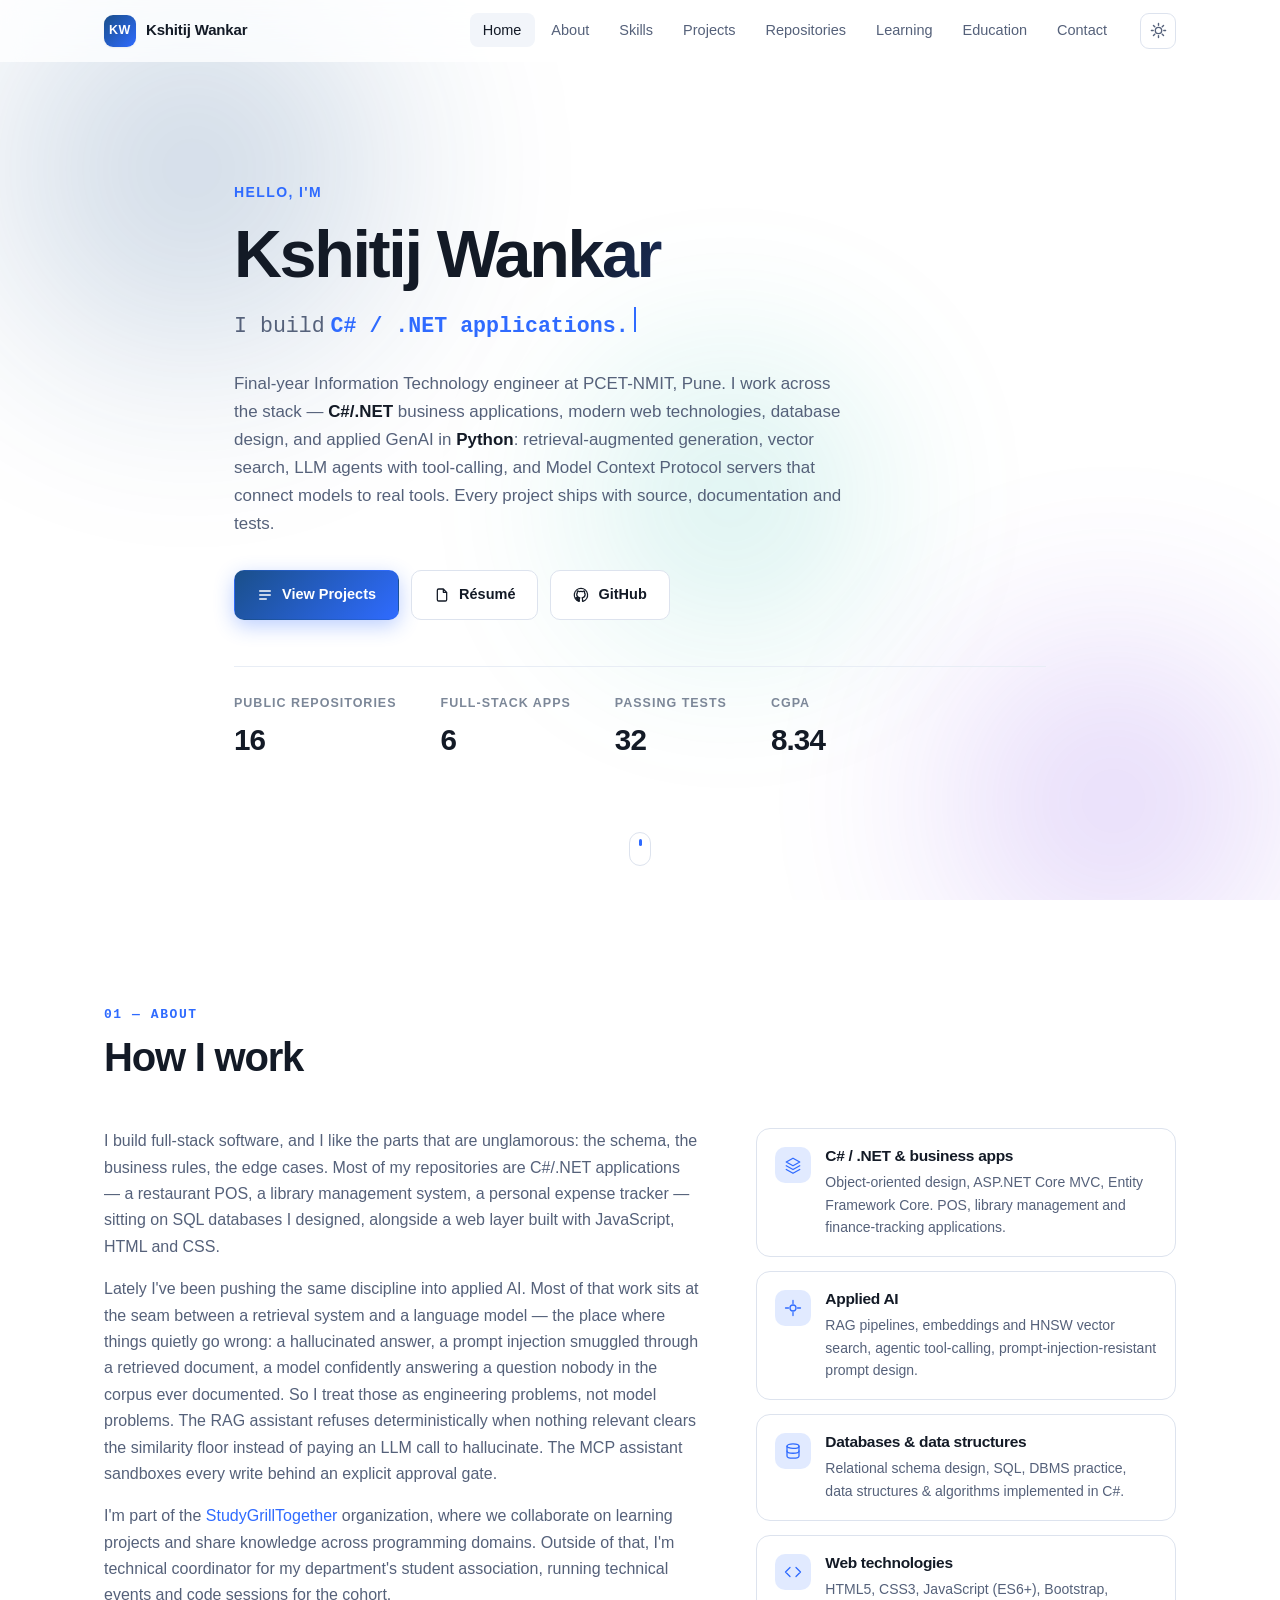
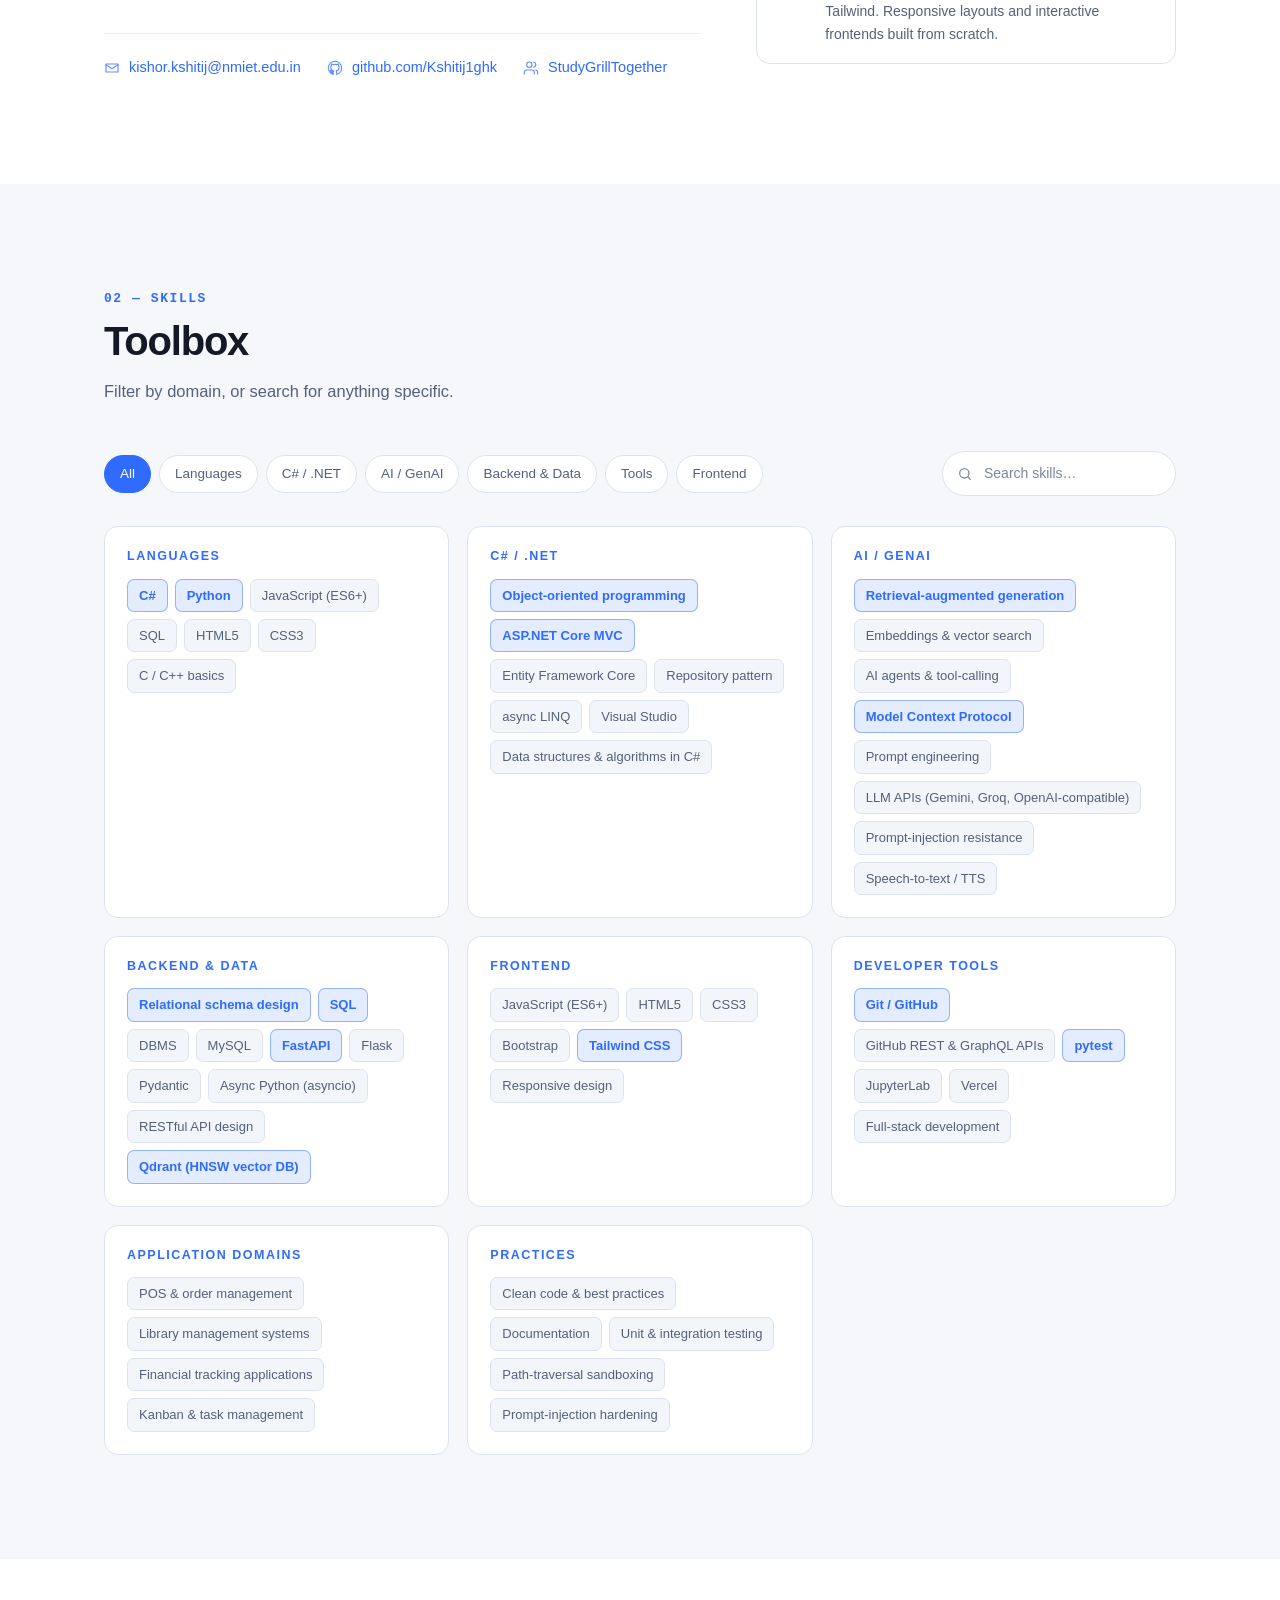
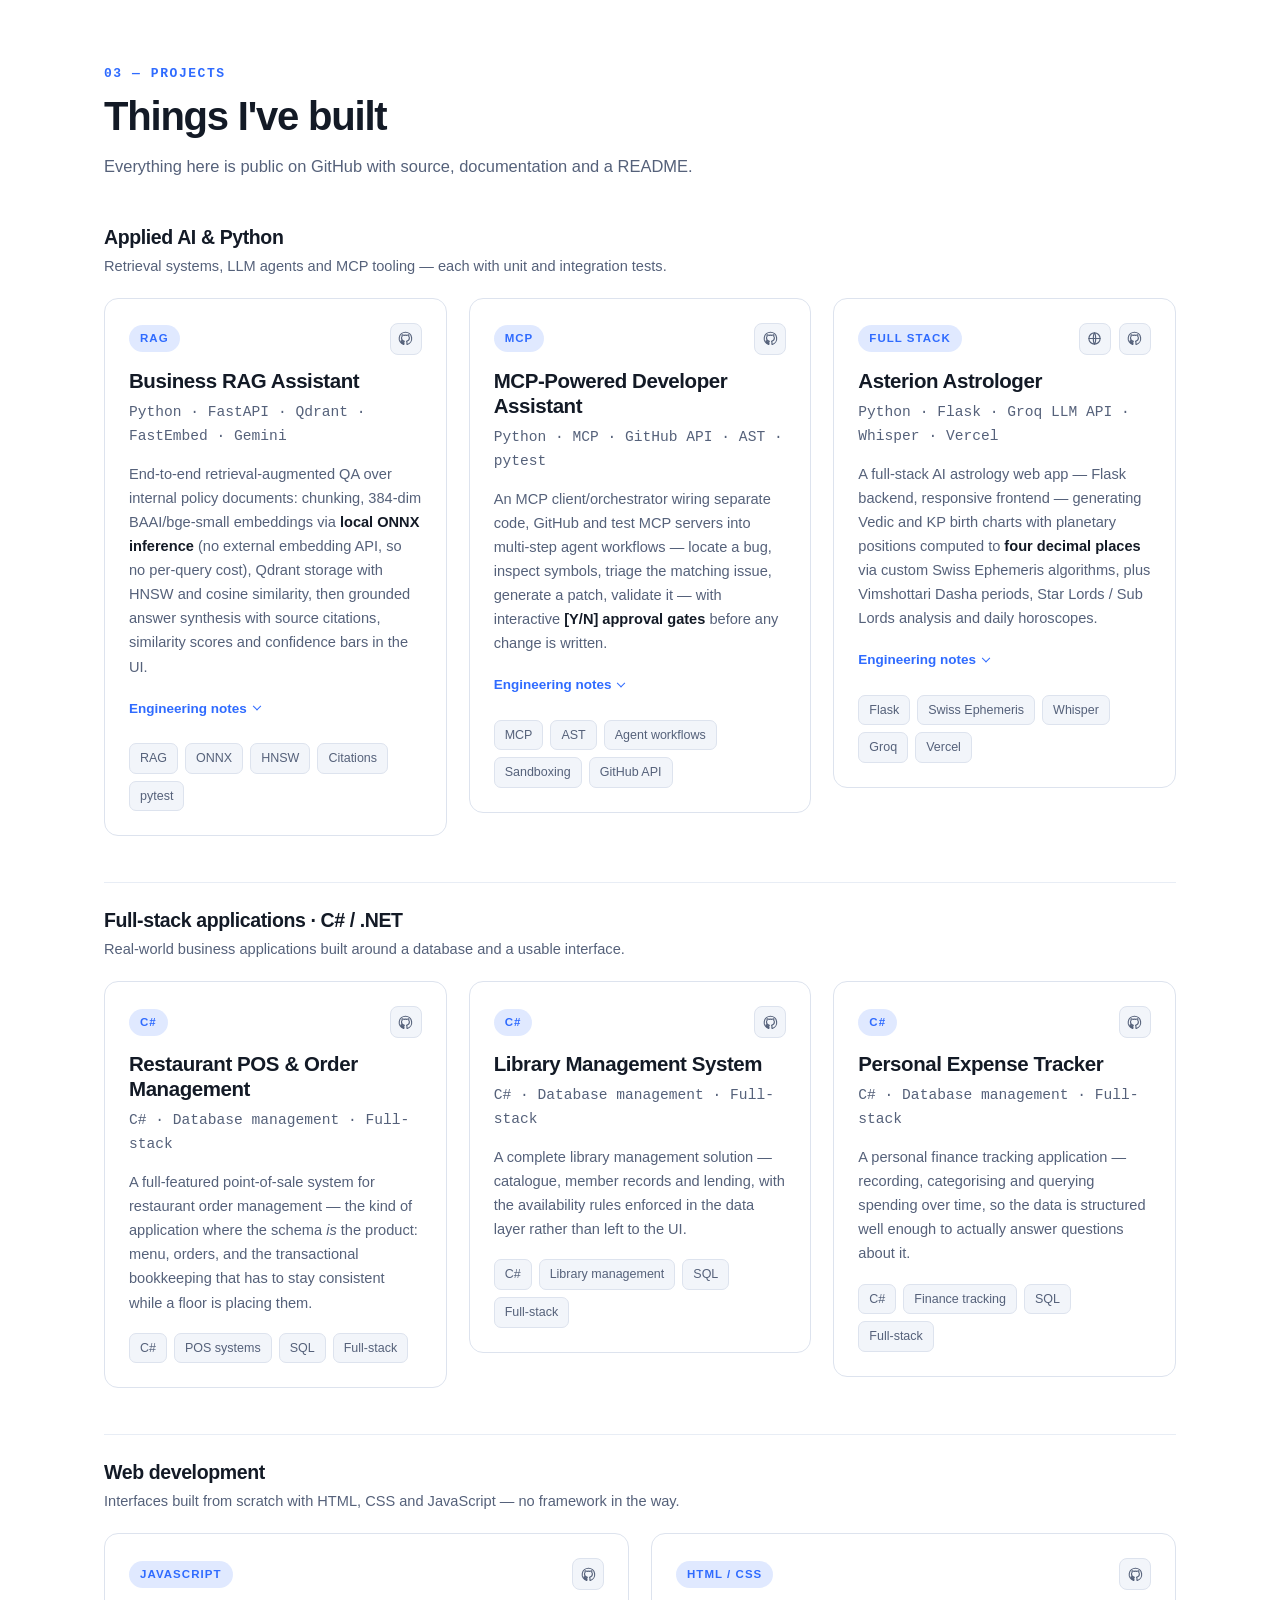
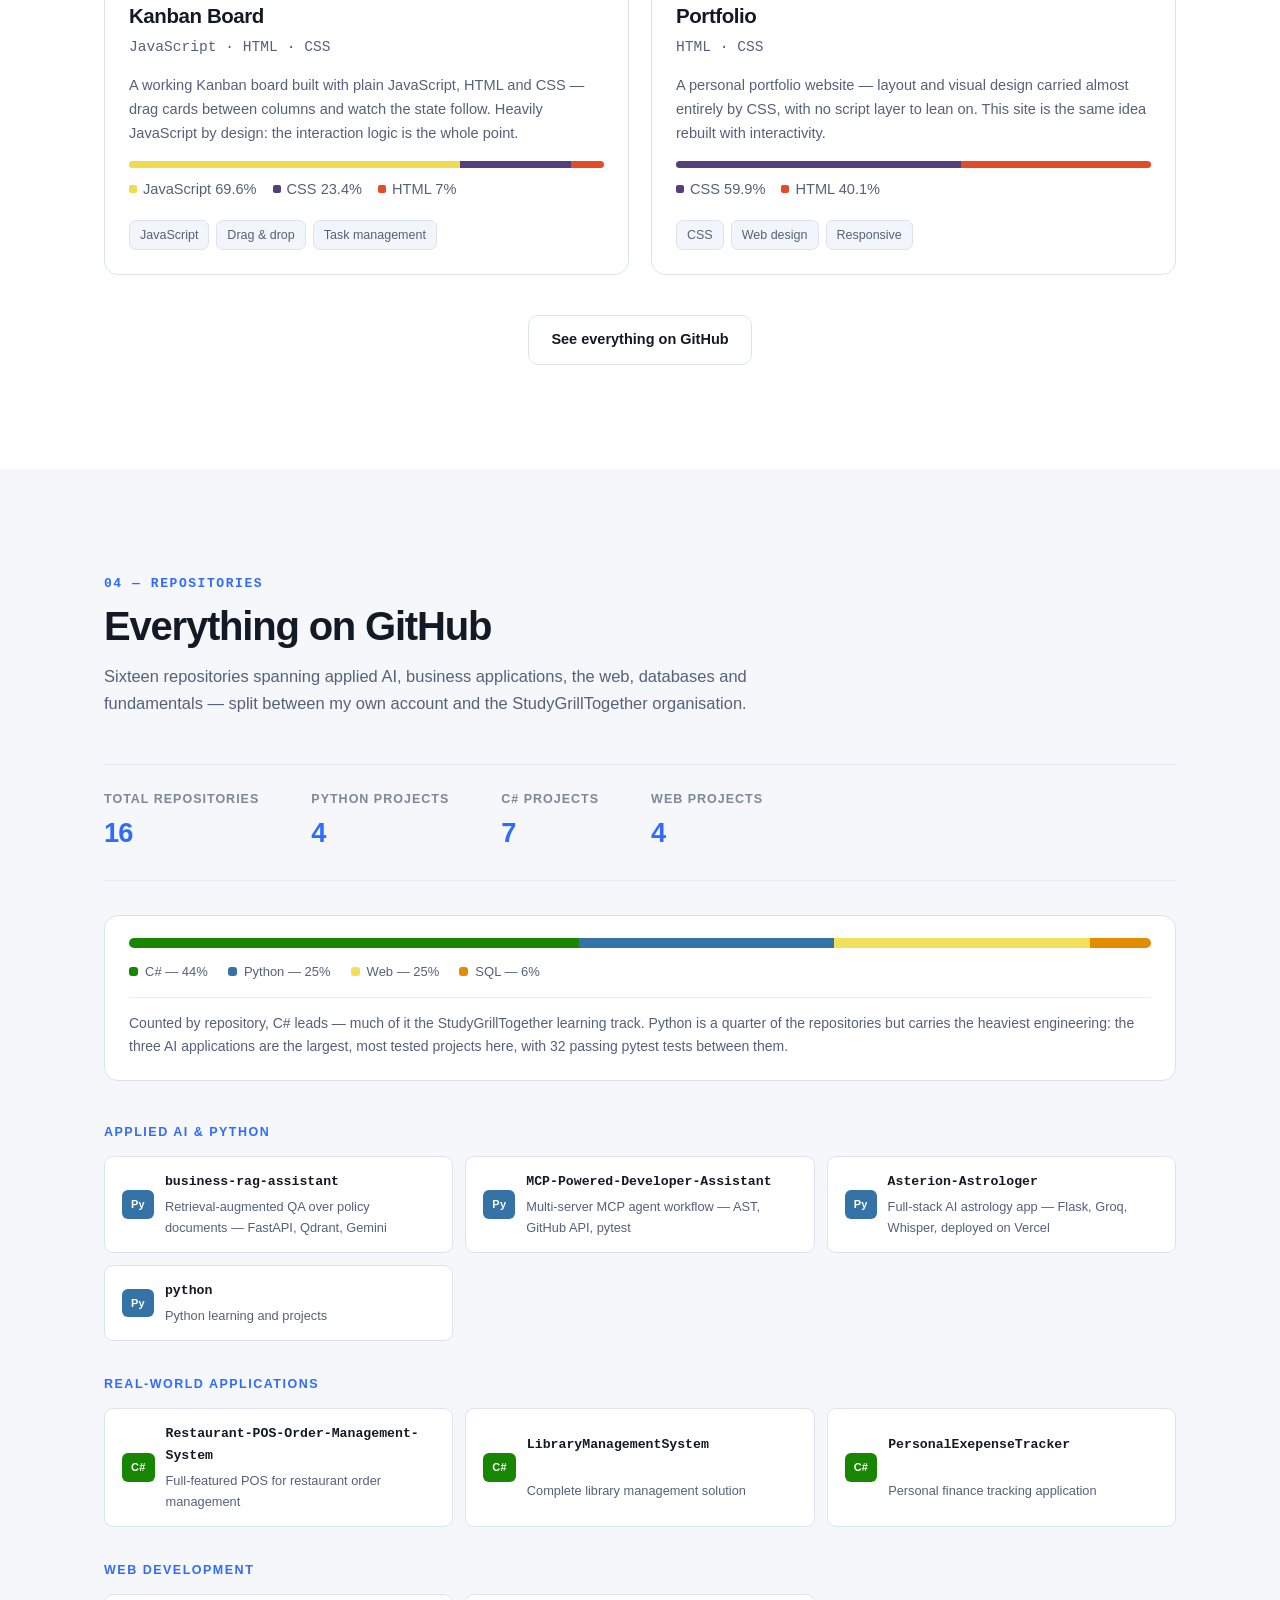
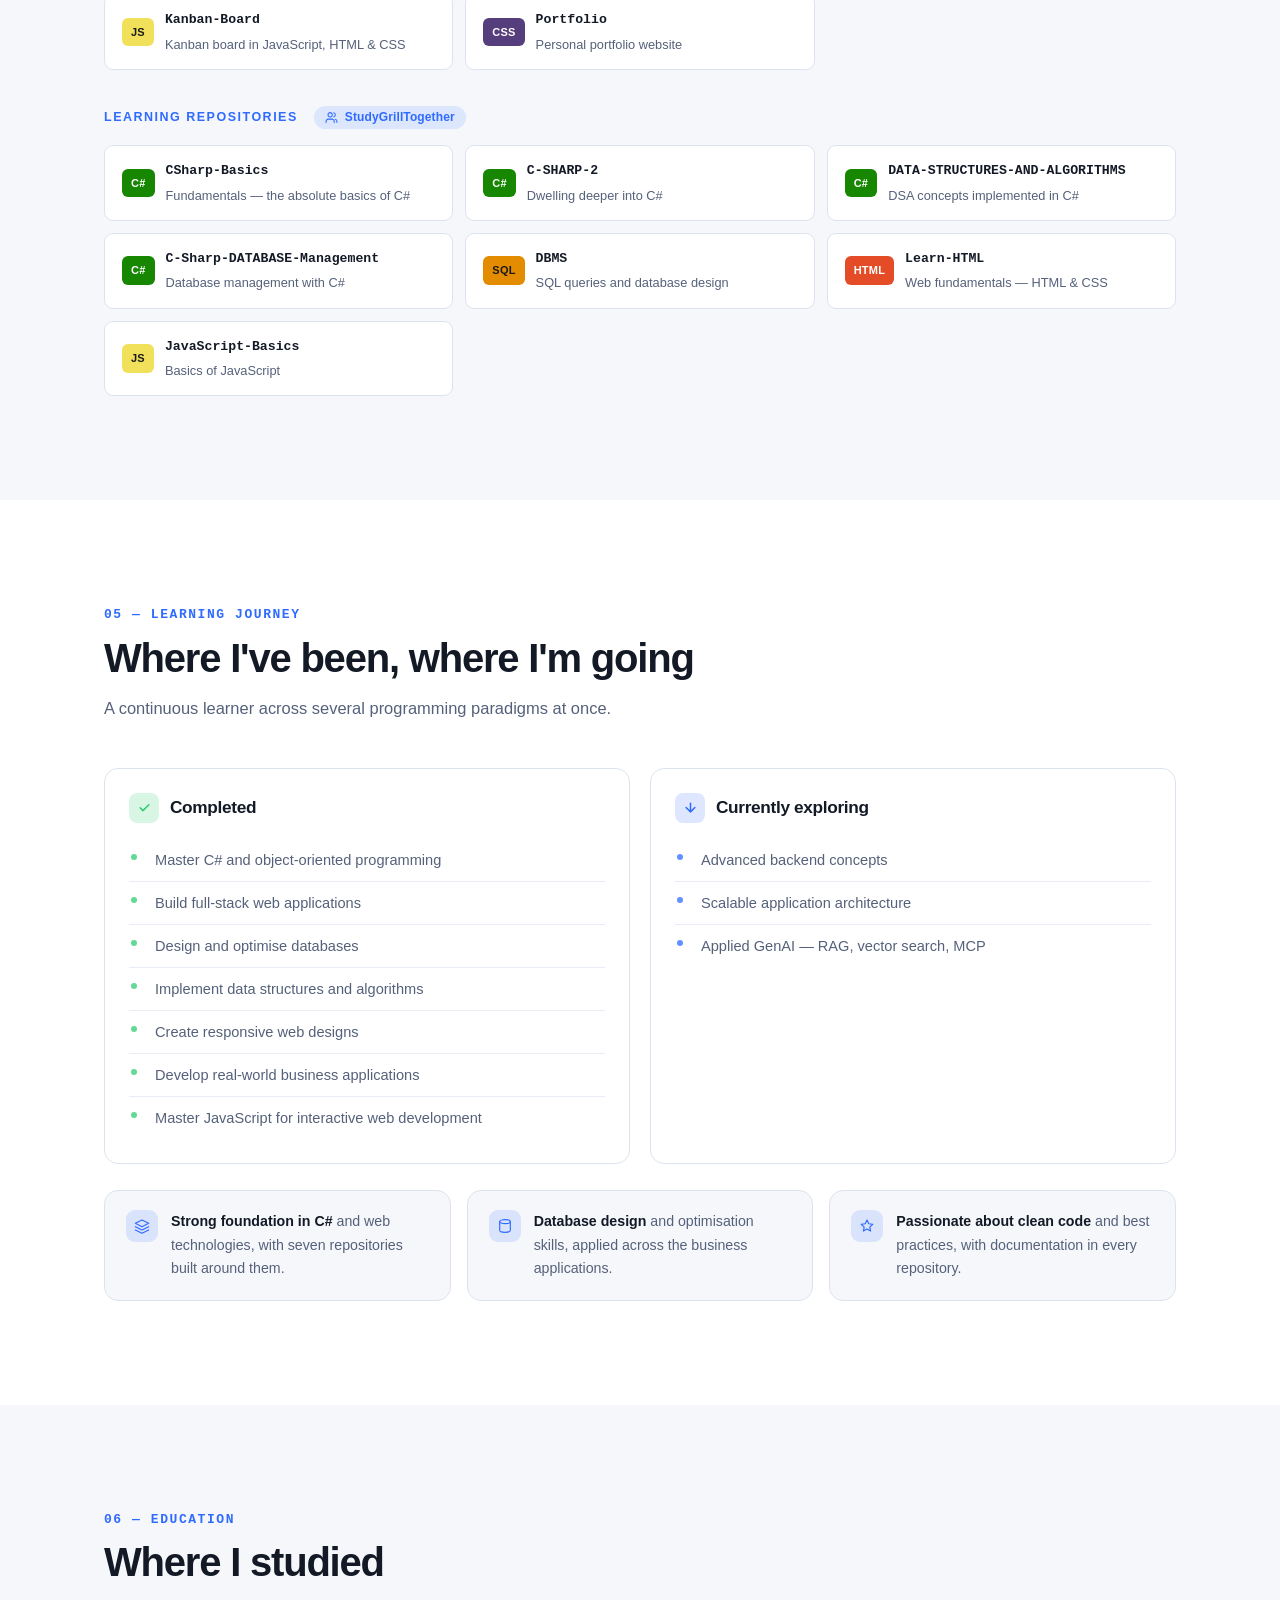
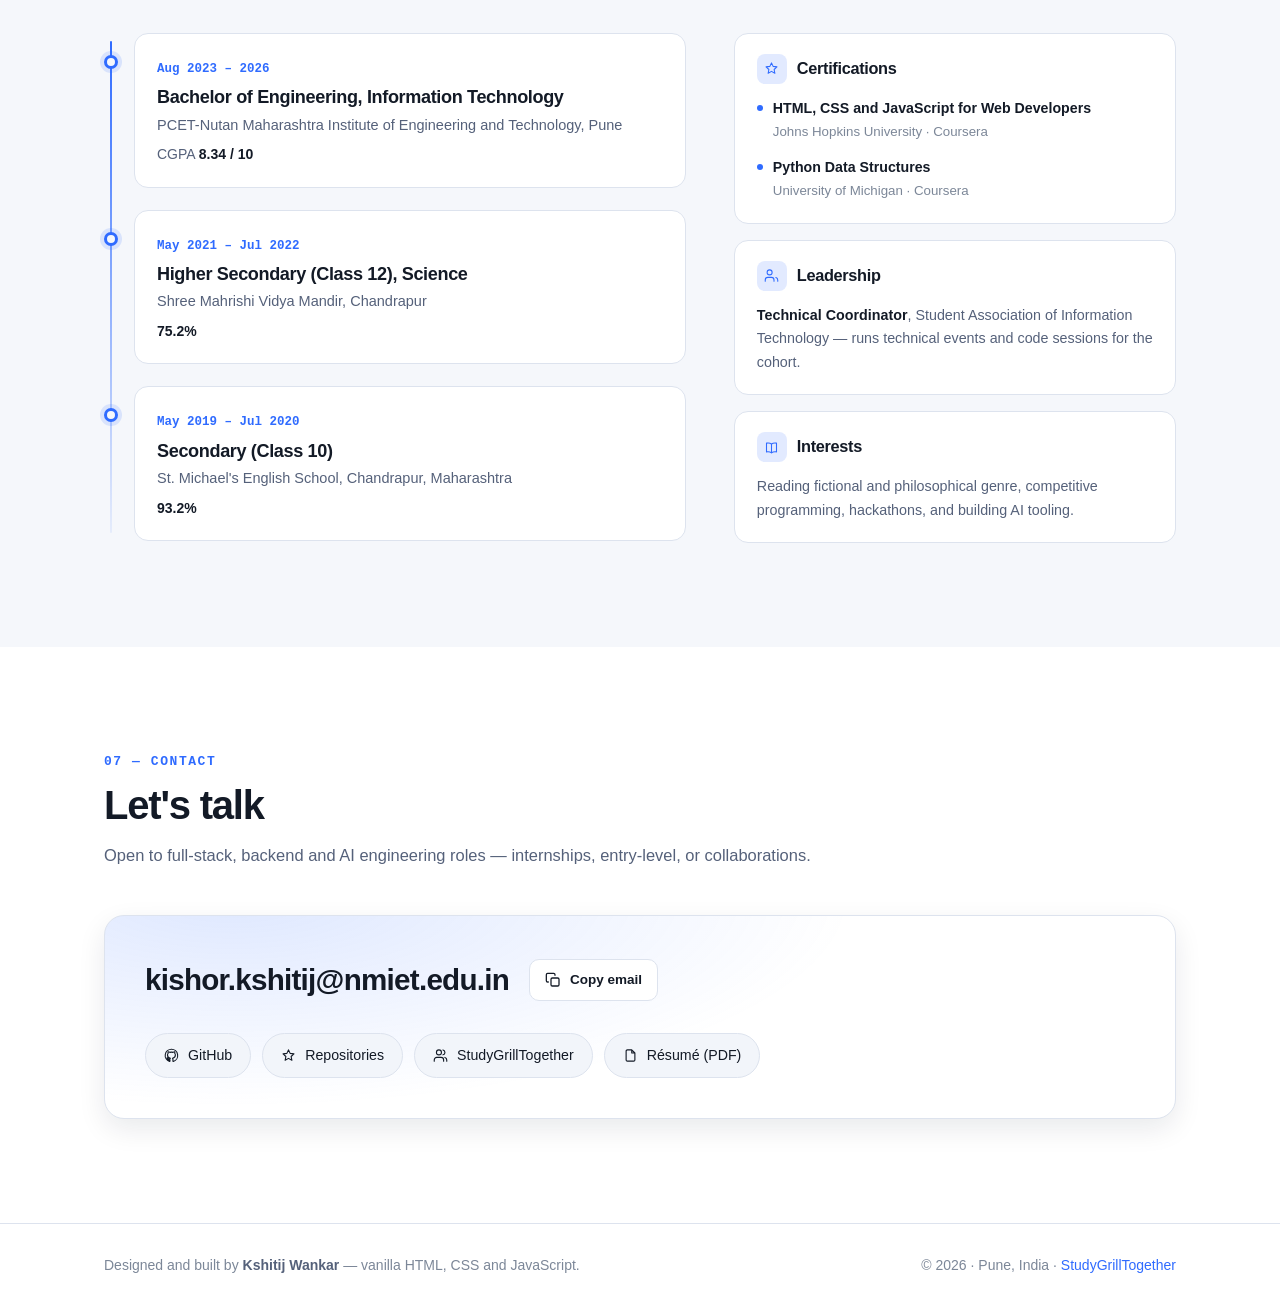
==== index.html @ cf5cf289 "first commit" ====
<!DOCTYPE html>
<html lang="en" data-theme="dark">
<head>
<meta charset="utf-8">
<meta name="viewport" content="width=device-width, initial-scale=1">
<title>Kshitij Wankar — Full-stack Developer · C#/.NET, Web &amp; Applied AI</title>
<meta name="description" content="Portfolio of Kshitij Wankar — full-stack developer working across C#/.NET business applications, modern web technologies, databases, and applied GenAI in Python: retrieval-augmented generation, vector search, LLM agents and Model Context Protocol tooling.">
<link rel="stylesheet" href="style.css">
<link rel="icon" href="data:image/svg+xml,<svg xmlns='http://www.w3.org/2000/svg' viewBox='0 0 100 100'><text y='.9em' font-size='90' font-family='Arial' font-weight='bold' fill='%232f6bff'>K</text></svg>">
</head>
<body>

<a class="skip-link" href="#main">Skip to content</a>

<!-- ============================ NAVBAR ============================ -->
<header class="nav" id="nav">
  <div class="nav-inner">
    <a href="#home" class="brand">
      <span class="brand-mark">KW</span>
      <span class="brand-text">Kshitij Wankar</span>
    </a>

    <nav class="nav-links" id="navLinks" aria-label="Main">
      <a href="#home" class="nav-link is-active">Home</a>
      <a href="#about" class="nav-link">About</a>
      <a href="#skills" class="nav-link">Skills</a>
      <a href="#projects" class="nav-link">Projects</a>
      <a href="#repos" class="nav-link">Repositories</a>
      <a href="#journey" class="nav-link">Learning</a>
      <a href="#education" class="nav-link">Education</a>
      <a href="#contact" class="nav-link">Contact</a>
      <span class="nav-indicator" id="navIndicator" aria-hidden="true"></span>
    </nav>

    <div class="nav-actions">
      <button class="icon-btn" id="themeToggle" aria-label="Switch to light theme" title="Toggle theme">
        <svg class="icon-moon" viewBox="0 0 24 24" aria-hidden="true"><path d="M21 12.8A9 9 0 1 1 11.2 3a7 7 0 0 0 9.8 9.8z"/></svg>
        <svg class="icon-sun" viewBox="0 0 24 24" aria-hidden="true"><circle cx="12" cy="12" r="4.5"/><path d="M12 2v2.5M12 19.5V22M2 12h2.5M19.5 12H22M4.9 4.9l1.8 1.8M17.3 17.3l1.8 1.8M19.1 4.9l-1.8 1.8M6.7 17.3l-1.8 1.8" stroke-width="2" stroke-linecap="round"/></svg>
      </button>
      <button class="icon-btn nav-burger" id="navBurger" aria-label="Open menu" aria-expanded="false" aria-controls="navLinks">
        <span></span><span></span><span></span>
      </button>
    </div>
  </div>
  <div class="scroll-progress" id="scrollProgress" aria-hidden="true"></div>
</header>

<main id="main">

<!-- ============================ HERO ============================ -->
<section class="hero" id="home">
  <div class="hero-bg" aria-hidden="true"><span></span><span></span><span></span></div>

  <div class="container hero-inner">
    <p class="eyebrow reveal">Hello, I'm</p>
    <h1 class="hero-name reveal" data-delay="1">Kshitij Wankar</h1>

    <p class="hero-typed reveal" data-delay="2">
      <span class="typed-prefix">I build </span><span class="typed" id="typed"></span><span class="caret" aria-hidden="true"></span>
    </p>

    <p class="hero-summary reveal" data-delay="3">
      Final-year Information Technology engineer at PCET-NMIT, Pune. I work across the stack &mdash;
      <strong>C#/.NET</strong> business applications, modern web technologies, database design, and
      applied GenAI in <strong>Python</strong>: retrieval-augmented generation, vector search, LLM agents
      with tool-calling, and Model Context Protocol servers that connect models to real tools. Every
      project ships with source, documentation and tests.
    </p>

    <div class="hero-cta reveal" data-delay="4">
      <a class="btn btn-primary" href="#projects">
        <svg viewBox="0 0 24 24" aria-hidden="true"><path d="M4 6h16M4 12h16M4 18h10"/></svg>
        View Projects
      </a>
      <a class="btn btn-ghost" href="resume.html" target="_blank" rel="noopener">
        <svg viewBox="0 0 24 24" aria-hidden="true"><path d="M14 3v5h5M14 3H7a2 2 0 0 0-2 2v14a2 2 0 0 0 2 2h10a2 2 0 0 0 2-2V8z"/></svg>
        Résumé
      </a>
      <a class="btn btn-ghost" href="https://github.com/Kshitij1ghk" target="_blank" rel="noopener">
        <svg viewBox="0 0 24 24" aria-hidden="true"><path d="M12 2a10 10 0 0 0-3.2 19.5c.5.1.7-.2.7-.5v-1.8c-2.8.6-3.4-1.3-3.4-1.3-.5-1.2-1.1-1.5-1.1-1.5-.9-.6.1-.6.1-.6 1 .1 1.5 1 1.5 1 .9 1.6 2.4 1.1 3 .9.1-.7.4-1.1.6-1.4-2.2-.3-4.6-1.1-4.6-5 0-1.1.4-2 1-2.7-.1-.2-.4-1.2.1-2.6 0 0 .8-.3 2.7 1a9.4 9.4 0 0 1 5 0c1.9-1.3 2.7-1 2.7-1 .5 1.4.2 2.4.1 2.6.6.7 1 1.6 1 2.7 0 3.9-2.4 4.7-4.6 5 .4.3.7.9.7 1.9v2.8c0 .3.2.6.7.5A10 10 0 0 0 12 2z"/></svg>
        GitHub
      </a>
    </div>

    <dl class="hero-stats reveal" data-delay="5">
      <div class="stat"><dt>Public repositories</dt><dd data-count="16">0</dd></div>
      <div class="stat"><dt>Full-stack apps</dt><dd data-count="6">0</dd></div>
      <div class="stat"><dt>Passing tests</dt><dd data-count="32">0</dd></div>
      <div class="stat"><dt>CGPA</dt><dd data-count="8.34" data-decimals="2">0</dd></div>
    </dl>
  </div>

  <a class="scroll-hint" href="#about" aria-label="Scroll to about section">
    <span class="mouse"><span></span></span>
  </a>
</section>

<!-- ============================ ABOUT ============================ -->
<section class="section" id="about">
  <div class="container">
    <header class="section-head reveal">
      <p class="section-label">01 &mdash; About</p>
      <h2 class="section-title">How I work</h2>
    </header>

    <div class="about-grid">
      <div class="about-text reveal">
        <p>
          I build full-stack software, and I like the parts that are unglamorous: the schema, the
          business rules, the edge cases. Most of my repositories are C#/.NET applications &mdash; a
          restaurant POS, a library management system, a personal expense tracker &mdash; sitting on SQL
          databases I designed, alongside a web layer built with JavaScript, HTML and CSS.
        </p>
        <p>
          Lately I've been pushing the same discipline into applied AI. Most of that work sits at the
          seam between a retrieval system and a language model &mdash; the place where things quietly
          go wrong: a hallucinated answer, a prompt injection smuggled through a retrieved document, a
          model confidently answering a question nobody in the corpus ever documented. So I treat those
          as engineering problems, not model problems. The RAG assistant refuses deterministically when
          nothing relevant clears the similarity floor instead of paying an LLM call to hallucinate.
          The MCP assistant sandboxes every write behind an explicit approval gate.
        </p>
        <p>
          I'm part of the <a href="https://github.com/StudyGrillTogether" target="_blank" rel="noopener">StudyGrillTogether</a>
          organization, where we collaborate on learning projects and share knowledge across programming
          domains. Outside of that, I'm technical coordinator for my department's student association,
          running technical events and code sessions for the cohort.
        </p>

        <div class="about-links">
          <a class="text-link" href="mailto:kishor.kshitij@nmiet.edu.in">
            <svg viewBox="0 0 24 24" aria-hidden="true"><path d="M3 6h18v12H3z"/><path d="m3 7 9 6 9-6"/></svg>
            kishor.kshitij@nmiet.edu.in
          </a>
          <a class="text-link" href="https://github.com/Kshitij1ghk" target="_blank" rel="noopener">
            <svg viewBox="0 0 24 24" aria-hidden="true"><path d="M12 2a10 10 0 0 0-3.2 19.5c.5.1.7-.2.7-.5v-1.8c-2.8.6-3.4-1.3-3.4-1.3-.5-1.2-1.1-1.5-1.1-1.5-.9-.6.1-.6.1-.6 1 .1 1.5 1 1.5 1 .9 1.6 2.4 1.1 3 .9.1-.7.4-1.1.6-1.4-2.2-.3-4.6-1.1-4.6-5 0-1.1.4-2 1-2.7-.1-.2-.4-1.2.1-2.6 0 0 .8-.3 2.7 1a9.4 9.4 0 0 1 5 0c1.9-1.3 2.7-1 2.7-1 .5 1.4.2 2.4.1 2.6.6.7 1 1.6 1 2.7 0 3.9-2.4 4.7-4.6 5 .4.3.7.9.7 1.9v2.8c0 .3.2.6.7.5A10 10 0 0 0 12 2z"/></svg>
            github.com/Kshitij1ghk
          </a>
          <a class="text-link" href="https://github.com/StudyGrillTogether" target="_blank" rel="noopener">
            <svg viewBox="0 0 24 24" aria-hidden="true"><path d="M17 21v-2a4 4 0 0 0-4-4H6a4 4 0 0 0-4 4v2"/><circle cx="9.5" cy="7" r="4"/><path d="M22 21v-2a4 4 0 0 0-3-3.9M16 3.1a4 4 0 0 1 0 7.8"/></svg>
            StudyGrillTogether
          </a>
        </div>
      </div>

      <aside class="about-cards">
        <div class="mini-card reveal" data-delay="1">
          <span class="mini-ico" aria-hidden="true">
            <svg viewBox="0 0 24 24"><path d="M12 3 3 8l9 5 9-5-9-5z"/><path d="m3 13 9 5 9-5M3 18l9 5 9-5"/></svg>
          </span>
          <div>
            <h3>C# / .NET &amp; business apps</h3>
            <p>Object-oriented design, ASP.NET Core MVC, Entity Framework Core. POS, library management and finance-tracking applications.</p>
          </div>
        </div>
        <div class="mini-card reveal" data-delay="2">
          <span class="mini-ico" aria-hidden="true">
            <svg viewBox="0 0 24 24"><path d="M12 2v4M12 18v4M2 12h4M18 12h4"/><circle cx="12" cy="12" r="4"/></svg>
          </span>
          <div>
            <h3>Applied AI</h3>
            <p>RAG pipelines, embeddings and HNSW vector search, agentic tool-calling, prompt-injection-resistant prompt design.</p>
          </div>
        </div>
        <div class="mini-card reveal" data-delay="3">
          <span class="mini-ico" aria-hidden="true">
            <svg viewBox="0 0 24 24"><ellipse cx="12" cy="5.5" rx="8" ry="3"/><path d="M4 5.5v13c0 1.7 3.6 3 8 3s8-1.3 8-3v-13"/><path d="M4 12c0 1.7 3.6 3 8 3s8-1.3 8-3"/></svg>
          </span>
          <div>
            <h3>Databases &amp; data structures</h3>
            <p>Relational schema design, SQL, DBMS practice, data structures &amp; algorithms implemented in C#.</p>
          </div>
        </div>
        <div class="mini-card reveal" data-delay="4">
          <span class="mini-ico" aria-hidden="true">
            <svg viewBox="0 0 24 24"><path d="M8 6 2 12l6 6M16 6l6 6-6 6"/></svg>
          </span>
          <div>
            <h3>Web technologies</h3>
            <p>HTML5, CSS3, JavaScript (ES6+), Bootstrap, Tailwind. Responsive layouts and interactive frontends built from scratch.</p>
          </div>
        </div>
      </aside>
    </div>
  </div>
</section>

<!-- ============================ SKILLS ============================ -->
<section class="section section-alt" id="skills">
  <div class="container">
    <header class="section-head reveal">
      <p class="section-label">02 &mdash; Skills</p>
      <h2 class="section-title">Toolbox</h2>
      <p class="section-sub">Filter by domain, or search for anything specific.</p>
    </header>

    <div class="skill-controls reveal">
      <div class="chips" role="group" aria-label="Filter skills by category">
        <button class="chip is-active" data-filter="all">All</button>
        <button class="chip" data-filter="languages">Languages</button>
        <button class="chip" data-filter="dotnet">C# / .NET</button>
        <button class="chip" data-filter="ai">AI / GenAI</button>
        <button class="chip" data-filter="backend">Backend &amp; Data</button>
        <button class="chip" data-filter="tools">Tools</button>
        <button class="chip" data-filter="frontend">Frontend</button>
      </div>
      <label class="search">
        <svg viewBox="0 0 24 24" aria-hidden="true"><circle cx="11" cy="11" r="7"/><path d="m20 20-3.5-3.5"/></svg>
        <input type="search" id="skillSearch" placeholder="Search skills&hellip;" aria-label="Search skills">
      </label>
    </div>

    <div class="skill-groups" id="skillGroups">
      <article class="skill-card reveal" data-category="languages">
        <h3>Languages</h3>
        <ul class="tag-list">
          <li class="tag tag-primary">C#</li><li class="tag tag-primary">Python</li>
          <li class="tag">JavaScript (ES6+)</li><li class="tag">SQL</li>
          <li class="tag">HTML5</li><li class="tag">CSS3</li><li class="tag">C / C++ basics</li>
        </ul>
      </article>

      <article class="skill-card reveal" data-delay="1" data-category="dotnet">
        <h3>C# / .NET</h3>
        <ul class="tag-list">
          <li class="tag tag-primary">Object-oriented programming</li><li class="tag tag-primary">ASP.NET Core MVC</li>
          <li class="tag">Entity Framework Core</li><li class="tag">Repository pattern</li>
          <li class="tag">async LINQ</li><li class="tag">Visual Studio</li>
          <li class="tag">Data structures &amp; algorithms in C#</li>
        </ul>
      </article>

      <article class="skill-card reveal" data-delay="2" data-category="ai">
        <h3>AI / GenAI</h3>
        <ul class="tag-list">
          <li class="tag tag-primary">Retrieval-augmented generation</li><li class="tag">Embeddings &amp; vector search</li>
          <li class="tag">AI agents &amp; tool-calling</li><li class="tag tag-primary">Model Context Protocol</li>
          <li class="tag">Prompt engineering</li><li class="tag">LLM APIs (Gemini, Groq, OpenAI-compatible)</li>
          <li class="tag">Prompt-injection resistance</li><li class="tag">Speech-to-text / TTS</li>
        </ul>
      </article>

      <article class="skill-card reveal" data-delay="1" data-category="backend">
        <h3>Backend &amp; Data</h3>
        <ul class="tag-list">
          <li class="tag tag-primary">Relational schema design</li><li class="tag tag-primary">SQL</li>
          <li class="tag">DBMS</li><li class="tag">MySQL</li>
          <li class="tag tag-primary">FastAPI</li><li class="tag">Flask</li><li class="tag">Pydantic</li>
          <li class="tag">Async Python (asyncio)</li><li class="tag">RESTful API design</li>
          <li class="tag tag-primary">Qdrant (HNSW vector DB)</li>
        </ul>
      </article>

      <article class="skill-card reveal" data-delay="2" data-category="frontend">
        <h3>Frontend</h3>
        <ul class="tag-list">
          <li class="tag">JavaScript (ES6+)</li><li class="tag">HTML5</li><li class="tag">CSS3</li>
          <li class="tag">Bootstrap</li><li class="tag tag-primary">Tailwind CSS</li>
          <li class="tag">Responsive design</li>
        </ul>
      </article>

      <article class="skill-card reveal" data-delay="3" data-category="tools">
        <h3>Developer Tools</h3>
        <ul class="tag-list">
          <li class="tag tag-primary">Git / GitHub</li><li class="tag">GitHub REST &amp; GraphQL APIs</li>
          <li class="tag tag-primary">pytest</li><li class="tag">JupyterLab</li>
          <li class="tag">Vercel</li><li class="tag">Full-stack development</li>
        </ul>
      </article>

      <article class="skill-card reveal" data-delay="4" data-category="dotnet">
        <h3>Application Domains</h3>
        <ul class="tag-list">
          <li class="tag">POS &amp; order management</li><li class="tag">Library management systems</li>
          <li class="tag">Financial tracking applications</li><li class="tag">Kanban &amp; task management</li>
        </ul>
      </article>

      <article class="skill-card reveal" data-delay="5" data-category="tools">
        <h3>Practices</h3>
        <ul class="tag-list">
          <li class="tag">Clean code &amp; best practices</li><li class="tag">Documentation</li>
          <li class="tag">Unit &amp; integration testing</li><li class="tag">Path-traversal sandboxing</li>
          <li class="tag">Prompt-injection hardening</li>
        </ul>
      </article>
    </div>

    <p class="empty-note" id="skillEmpty" hidden>No skills match that search.</p>
  </div>
</section>

<!-- ============================ PROJECTS ============================ -->
<section class="section" id="projects">
  <div class="container">
    <header class="section-head reveal">
      <p class="section-label">03 &mdash; Projects</p>
      <h2 class="section-title">Things I've built</h2>
      <p class="section-sub">Everything here is public on GitHub with source, documentation and a README.</p>
    </header>

    <div class="group-head reveal">
      <h3>Applied AI &amp; Python</h3>
      <p>Retrieval systems, LLM agents and MCP tooling &mdash; each with unit and integration tests.</p>
    </div>

    <div class="project-grid">

      <article class="project-card reveal">
        <div class="project-top">
          <span class="project-badge">RAG</span>
          <div class="project-actions">
            <a href="https://github.com/Kshitij1ghk/business-rag-assistant" target="_blank" rel="noopener" aria-label="Business RAG Assistant source on GitHub" title="Source">
              <svg viewBox="0 0 24 24"><path d="M12 2a10 10 0 0 0-3.2 19.5c.5.1.7-.2.7-.5v-1.8c-2.8.6-3.4-1.3-3.4-1.3-.5-1.2-1.1-1.5-1.1-1.5-.9-.6.1-.6.1-.6 1 .1 1.5 1 1.5 1 .9 1.6 2.4 1.1 3 .9.1-.7.4-1.1.6-1.4-2.2-.3-4.6-1.1-4.6-5 0-1.1.4-2 1-2.7-.1-.2-.4-1.2.1-2.6 0 0 .8-.3 2.7 1a9.4 9.4 0 0 1 5 0c1.9-1.3 2.7-1 2.7-1 .5 1.4.2 2.4.1 2.6.6.7 1 1.6 1 2.7 0 3.9-2.4 4.7-4.6 5 .4.3.7.9.7 1.9v2.8c0 .3.2.6.7.5A10 10 0 0 0 12 2z"/></svg>
            </a>
          </div>
        </div>
        <h3>Business RAG Assistant</h3>
        <p class="project-stack">Python &middot; FastAPI &middot; Qdrant &middot; FastEmbed &middot; Gemini</p>
        <p>
          End-to-end retrieval-augmented QA over internal policy documents: chunking, 384-dim
          BAAI/bge-small embeddings via <strong>local ONNX inference</strong> (no external embedding
          API, so no per-query cost), Qdrant storage with HNSW and cosine similarity, then grounded
          answer synthesis with source citations, similarity scores and confidence bars in the UI.
        </p>
        <details class="project-more">
          <summary>Engineering notes</summary>
          <ul>
            <li>A <strong>0.40 similarity floor</strong> returns a deterministic refusal <em>without</em> calling the LLM when nothing relevant is retrieved — a hallucination is not an acceptable answer to "I don't know".</li>
            <li>Retrieved chunks are passed as <strong>untrusted data</strong>, not instructions, to resist prompt injection carried inside the corpus.</li>
            <li>16 passing pytest tests, plus a diagnostic retrieval script for tuning the threshold empirically.</li>
          </ul>
        </details>
        <ul class="tag-list tag-list-sm">
          <li class="tag">RAG</li><li class="tag">ONNX</li><li class="tag">HNSW</li><li class="tag">Citations</li><li class="tag">pytest</li>
        </ul>
      </article>

      <article class="project-card reveal" data-delay="1">
        <div class="project-top">
          <span class="project-badge">MCP</span>
          <div class="project-actions">
            <a href="https://github.com/Kshitij1ghk/MCP-Powered-Developer-Assistant" target="_blank" rel="noopener" aria-label="MCP-Powered Developer Assistant source on GitHub" title="Source">
              <svg viewBox="0 0 24 24"><path d="M12 2a10 10 0 0 0-3.2 19.5c.5.1.7-.2.7-.5v-1.8c-2.8.6-3.4-1.3-3.4-1.3-.5-1.2-1.1-1.5-1.1-1.5-.9-.6.1-.6.1-.6 1 .1 1.5 1 1.5 1 .9 1.6 2.4 1.1 3 .9.1-.7.4-1.1.6-1.4-2.2-.3-4.6-1.1-4.6-5 0-1.1.4-2 1-2.7-.1-.2-.4-1.2.1-2.6 0 0 .8-.3 2.7 1a9.4 9.4 0 0 1 5 0c1.9-1.3 2.7-1 2.7-1 .5 1.4.2 2.4.1 2.6.6.7 1 1.6 1 2.7 0 3.9-2.4 4.7-4.6 5 .4.3.7.9.7 1.9v2.8c0 .3.2.6.7.5A10 10 0 0 0 12 2z"/></svg>
            </a>
          </div>
        </div>
        <h3>MCP-Powered Developer Assistant</h3>
        <p class="project-stack">Python &middot; MCP &middot; GitHub API &middot; AST &middot; pytest</p>
        <p>
          An MCP client/orchestrator wiring separate code, GitHub and test MCP servers into multi-step
          agent workflows &mdash; locate a bug, inspect symbols, triage the matching issue, generate a
          patch, validate it &mdash; with interactive <strong>[Y/N] approval gates</strong> before any
          change is written.
        </p>
        <details class="project-more">
          <summary>Engineering notes</summary>
          <ul>
            <li>Codebase access via <strong>Python AST parsing</strong> &mdash; classes, functions, arguments, docstrings and line ranges &mdash; confined to an <code>ALLOWED_DIR</code> jail with path-traversal prevention.</li>
            <li>Diff-based patch generation and <strong>sandboxed pytest execution</strong> with timeouts.</li>
            <li>16 unit and integration tests spanning the code, patching, GitHub and agent-flow layers.</li>
          </ul>
        </details>
        <ul class="tag-list tag-list-sm">
          <li class="tag">MCP</li><li class="tag">AST</li><li class="tag">Agent workflows</li><li class="tag">Sandboxing</li><li class="tag">GitHub API</li>
        </ul>
      </article>

      <article class="project-card reveal" data-delay="2">
        <div class="project-top">
          <span class="project-badge">Full&nbsp;Stack</span>
          <div class="project-actions">
            <a href="https://asterion-gamma.vercel.app" target="_blank" rel="noopener" aria-label="Asterion Astrologer live demo" title="Live demo">
              <svg viewBox="0 0 24 24"><circle cx="12" cy="12" r="9"/><path d="M3 12h18M12 3c2.5 2.7 2.5 15.3 0 18-2.5-2.7-2.5-15.3 0-18z"/></svg>
            </a>
            <a href="https://github.com/Kshitij1ghk/Asterion-Astrologer" target="_blank" rel="noopener" aria-label="Asterion Astrologer source on GitHub" title="Source">
              <svg viewBox="0 0 24 24"><path d="M12 2a10 10 0 0 0-3.2 19.5c.5.1.7-.2.7-.5v-1.8c-2.8.6-3.4-1.3-3.4-1.3-.5-1.2-1.1-1.5-1.1-1.5-.9-.6.1-.6.1-.6 1 .1 1.5 1 1.5 1 .9 1.6 2.4 1.1 3 .9.1-.7.4-1.1.6-1.4-2.2-.3-4.6-1.1-4.6-5 0-1.1.4-2 1-2.7-.1-.2-.4-1.2.1-2.6 0 0 .8-.3 2.7 1a9.4 9.4 0 0 1 5 0c1.9-1.3 2.7-1 2.7-1 .5 1.4.2 2.4.1 2.6.6.7 1 1.6 1 2.7 0 3.9-2.4 4.7-4.6 5 .4.3.7.9.7 1.9v2.8c0 .3.2.6.7.5A10 10 0 0 0 12 2z"/></svg>
            </a>
          </div>
        </div>
        <h3>Asterion Astrologer</h3>
        <p class="project-stack">Python &middot; Flask &middot; Groq LLM API &middot; Whisper &middot; Vercel</p>
        <p>
          A full-stack AI astrology web app &mdash; Flask backend, responsive frontend &mdash; generating
          Vedic and KP birth charts with planetary positions computed to <strong>four decimal places</strong>
          via custom Swiss Ephemeris algorithms, plus Vimshottari Dasha periods, Star Lords / Sub Lords
          analysis and daily horoscopes.
        </p>
        <details class="project-more">
          <summary>Engineering notes</summary>
          <ul>
            <li>Conversational assistant on Groq-hosted LLMs (Llama 3.3 / GPT-OSS) with conversation memory and quick-action prompts.</li>
            <li>Whisper speech-to-text / text-to-speech for Hinglish and English voice input; birthplace search via OpenStreetMap.</li>
            <li>Deployed and live on Vercel.</li>
          </ul>
        </details>
        <ul class="tag-list tag-list-sm">
          <li class="tag">Flask</li><li class="tag">Swiss Ephemeris</li><li class="tag">Whisper</li><li class="tag">Groq</li><li class="tag">Vercel</li>
        </ul>
      </article>

    </div>

    <div class="group-head reveal" data-delay="1">
      <h3>Full-stack applications &middot; C# / .NET</h3>
      <p>Real-world business applications built around a database and a usable interface.</p>
    </div>

    <div class="project-grid">
      <article class="project-card reveal">
        <div class="project-top">
          <span class="project-badge">C#</span>
          <div class="project-actions">
            <a href="https://github.com/Kshitij1ghk/Restaurant-POS-Order-Management-System" target="_blank" rel="noopener" aria-label="Restaurant POS Order Management System on GitHub" title="Source">
              <svg viewBox="0 0 24 24"><path d="M12 2a10 10 0 0 0-3.2 19.5c.5.1.7-.2.7-.5v-1.8c-2.8.6-3.4-1.3-3.4-1.3-.5-1.2-1.1-1.5-1.1-1.5-.9-.6.1-.6.1-.6 1 .1 1.5 1 1.5 1 .9 1.6 2.4 1.1 3 .9.1-.7.4-1.1.6-1.4-2.2-.3-4.6-1.1-4.6-5 0-1.1.4-2 1-2.7-.1-.2-.4-1.2.1-2.6 0 0 .8-.3 2.7 1a9.4 9.4 0 0 1 5 0c1.9-1.3 2.7-1 2.7-1 .5 1.4.2 2.4.1 2.6.6.7 1 1.6 1 2.7 0 3.9-2.4 4.7-4.6 5 .4.3.7.9.7 1.9v2.8c0 .3.2.6.7.5A10 10 0 0 0 12 2z"/></svg>
            </a>
          </div>
        </div>
        <h3>Restaurant POS &amp; Order Management</h3>
        <p class="project-stack">C# &middot; Database management &middot; Full-stack</p>
        <p>
          A full-featured point-of-sale system for restaurant order management &mdash; the kind of
          application where the schema <em>is</em> the product: menu, orders, and the transactional
          bookkeeping that has to stay consistent while a floor is placing them.
        </p>
        <ul class="tag-list tag-list-sm">
          <li class="tag">C#</li><li class="tag">POS systems</li><li class="tag">SQL</li><li class="tag">Full-stack</li>
        </ul>
      </article>

      <article class="project-card reveal" data-delay="1">
        <div class="project-top">
          <span class="project-badge">C#</span>
          <div class="project-actions">
            <a href="https://github.com/Kshitij1ghk/LibraryManagementSystem" target="_blank" rel="noopener" aria-label="Library Management System on GitHub" title="Source">
              <svg viewBox="0 0 24 24"><path d="M12 2a10 10 0 0 0-3.2 19.5c.5.1.7-.2.7-.5v-1.8c-2.8.6-3.4-1.3-3.4-1.3-.5-1.2-1.1-1.5-1.1-1.5-.9-.6.1-.6.1-.6 1 .1 1.5 1 1.5 1 .9 1.6 2.4 1.1 3 .9.1-.7.4-1.1.6-1.4-2.2-.3-4.6-1.1-4.6-5 0-1.1.4-2 1-2.7-.1-.2-.4-1.2.1-2.6 0 0 .8-.3 2.7 1a9.4 9.4 0 0 1 5 0c1.9-1.3 2.7-1 2.7-1 .5 1.4.2 2.4.1 2.6.6.7 1 1.6 1 2.7 0 3.9-2.4 4.7-4.6 5 .4.3.7.9.7 1.9v2.8c0 .3.2.6.7.5A10 10 0 0 0 12 2z"/></svg>
            </a>
          </div>
        </div>
        <h3>Library Management System</h3>
        <p class="project-stack">C# &middot; Database management &middot; Full-stack</p>
        <p>
          A complete library management solution &mdash; catalogue, member records and lending, with the
          availability rules enforced in the data layer rather than left to the UI.
        </p>
        <ul class="tag-list tag-list-sm">
          <li class="tag">C#</li><li class="tag">Library management</li><li class="tag">SQL</li><li class="tag">Full-stack</li>
        </ul>
      </article>

      <article class="project-card reveal" data-delay="2">
        <div class="project-top">
          <span class="project-badge">C#</span>
          <div class="project-actions">
            <a href="https://github.com/Kshitij1ghk/PersonalExepenseTracker" target="_blank" rel="noopener" aria-label="Personal Expense Tracker on GitHub" title="Source">
              <svg viewBox="0 0 24 24"><path d="M12 2a10 10 0 0 0-3.2 19.5c.5.1.7-.2.7-.5v-1.8c-2.8.6-3.4-1.3-3.4-1.3-.5-1.2-1.1-1.5-1.1-1.5-.9-.6.1-.6.1-.6 1 .1 1.5 1 1.5 1 .9 1.6 2.4 1.1 3 .9.1-.7.4-1.1.6-1.4-2.2-.3-4.6-1.1-4.6-5 0-1.1.4-2 1-2.7-.1-.2-.4-1.2.1-2.6 0 0 .8-.3 2.7 1a9.4 9.4 0 0 1 5 0c1.9-1.3 2.7-1 2.7-1 .5 1.4.2 2.4.1 2.6.6.7 1 1.6 1 2.7 0 3.9-2.4 4.7-4.6 5 .4.3.7.9.7 1.9v2.8c0 .3.2.6.7.5A10 10 0 0 0 12 2z"/></svg>
            </a>
          </div>
        </div>
        <h3>Personal Expense Tracker</h3>
        <p class="project-stack">C# &middot; Database management &middot; Full-stack</p>
        <p>
          A personal finance tracking application &mdash; recording, categorising and querying spending
          over time, so the data is structured well enough to actually answer questions about it.
        </p>
        <ul class="tag-list tag-list-sm">
          <li class="tag">C#</li><li class="tag">Finance tracking</li><li class="tag">SQL</li><li class="tag">Full-stack</li>
        </ul>
      </article>
    </div>

    <div class="group-head reveal" data-delay="2">
      <h3>Web development</h3>
      <p>Interfaces built from scratch with HTML, CSS and JavaScript &mdash; no framework in the way.</p>
    </div>

    <div class="project-grid">
      <article class="project-card reveal">
        <div class="project-top">
          <span class="project-badge">JavaScript</span>
          <div class="project-actions">
            <a href="https://github.com/Kshitij1ghk/Kanban-Board" target="_blank" rel="noopener" aria-label="Kanban Board on GitHub" title="Source">
              <svg viewBox="0 0 24 24"><path d="M12 2a10 10 0 0 0-3.2 19.5c.5.1.7-.2.7-.5v-1.8c-2.8.6-3.4-1.3-3.4-1.3-.5-1.2-1.1-1.5-1.1-1.5-.9-.6.1-.6.1-.6 1 .1 1.5 1 1.5 1 .9 1.6 2.4 1.1 3 .9.1-.7.4-1.1.6-1.4-2.2-.3-4.6-1.1-4.6-5 0-1.1.4-2 1-2.7-.1-.2-.4-1.2.1-2.6 0 0 .8-.3 2.7 1a9.4 9.4 0 0 1 5 0c1.9-1.3 2.7-1 2.7-1 .5 1.4.2 2.4.1 2.6.6.7 1 1.6 1 2.7 0 3.9-2.4 4.7-4.6 5 .4.3.7.9.7 1.9v2.8c0 .3.2.6.7.5A10 10 0 0 0 12 2z"/></svg>
            </a>
          </div>
        </div>
        <h3>Kanban Board</h3>
        <p class="project-stack">JavaScript &middot; HTML &middot; CSS</p>
        <p>
          A working Kanban board built with plain JavaScript, HTML and CSS &mdash; drag cards between
          columns and watch the state follow. Heavily JavaScript by design: the interaction logic is
          the whole point.
        </p>
        <div class="lang-bar" role="img" aria-label="Repository composition: 69.6% JavaScript, 23.4% CSS, 7% HTML">
          <span class="lang-seg" style="width:69.6%;background:#f0db4f" title="JavaScript 69.6%"></span>
          <span class="lang-seg" style="width:23.4%;background:#563d7c" title="CSS 23.4%"></span>
          <span class="lang-seg" style="width:7%;background:#e34c26" title="HTML 7%"></span>
        </div>
        <p class="lang-legend">
          <span><i style="background:#f0db4f"></i>JavaScript 69.6%</span>
          <span><i style="background:#563d7c"></i>CSS 23.4%</span>
          <span><i style="background:#e34c26"></i>HTML 7%</span>
        </p>
        <ul class="tag-list tag-list-sm">
          <li class="tag">JavaScript</li><li class="tag">Drag &amp; drop</li><li class="tag">Task management</li>
        </ul>
      </article>

      <article class="project-card reveal" data-delay="1">
        <div class="project-top">
          <span class="project-badge">HTML / CSS</span>
          <div class="project-actions">
            <a href="https://github.com/Kshitij1ghk/Portfolio" target="_blank" rel="noopener" aria-label="Portfolio repository on GitHub" title="Source">
              <svg viewBox="0 0 24 24"><path d="M12 2a10 10 0 0 0-3.2 19.5c.5.1.7-.2.7-.5v-1.8c-2.8.6-3.4-1.3-3.4-1.3-.5-1.2-1.1-1.5-1.1-1.5-.9-.6.1-.6.1-.6 1 .1 1.5 1 1.5 1 .9 1.6 2.4 1.1 3 .9.1-.7.4-1.1.6-1.4-2.2-.3-4.6-1.1-4.6-5 0-1.1.4-2 1-2.7-.1-.2-.4-1.2.1-2.6 0 0 .8-.3 2.7 1a9.4 9.4 0 0 1 5 0c1.9-1.3 2.7-1 2.7-1 .5 1.4.2 2.4.1 2.6.6.7 1 1.6 1 2.7 0 3.9-2.4 4.7-4.6 5 .4.3.7.9.7 1.9v2.8c0 .3.2.6.7.5A10 10 0 0 0 12 2z"/></svg>
            </a>
          </div>
        </div>
        <h3>Portfolio</h3>
        <p class="project-stack">HTML &middot; CSS</p>
        <p>
          A personal portfolio website &mdash; layout and visual design carried almost entirely by CSS,
          with no script layer to lean on. This site is the same idea rebuilt with interactivity.
        </p>
        <div class="lang-bar" role="img" aria-label="Repository composition: 59.9% CSS, 40.1% HTML">
          <span class="lang-seg" style="width:59.9%;background:#563d7c" title="CSS 59.9%"></span>
          <span class="lang-seg" style="width:40.1%;background:#e34c26" title="HTML 40.1%"></span>
        </div>
        <p class="lang-legend">
          <span><i style="background:#563d7c"></i>CSS 59.9%</span>
          <span><i style="background:#e34c26"></i>HTML 40.1%</span>
        </p>
        <ul class="tag-list tag-list-sm">
          <li class="tag">CSS</li><li class="tag">Web design</li><li class="tag">Responsive</li>
        </ul>
      </article>
    </div>

    <div class="center-cta reveal">
      <a class="btn btn-ghost" href="https://github.com/Kshitij1ghk?tab=repositories" target="_blank" rel="noopener">See everything on GitHub</a>
    </div>
  </div>
</section>

<!-- ============================ REPOSITORIES ============================ -->
<section class="section section-alt" id="repos">
  <div class="container">
    <header class="section-head reveal">
      <p class="section-label">04 &mdash; Repositories</p>
      <h2 class="section-title">Everything on GitHub</h2>
      <p class="section-sub">Sixteen repositories spanning applied AI, business applications, the web, databases and fundamentals &mdash; split between my own account and the StudyGrillTogether organisation.</p>
    </header>

    <dl class="repo-stats reveal">
      <div class="stat"><dt>Total repositories</dt><dd>16</dd></div>
      <div class="stat"><dt>Python projects</dt><dd>4</dd></div>
      <div class="stat"><dt>C# projects</dt><dd>7</dd></div>
      <div class="stat"><dt>Web projects</dt><dd>4</dd></div>
    </dl>

    <div class="lang-split reveal">
      <div class="lang-split-bar">
        <span style="width:44%;background:#178600" title="C# — 7 repositories"></span>
        <span style="width:25%;background:#3572A5" title="Python — 4 repositories"></span>
        <span style="width:25%;background:#f1e05a" title="Web — 4 repositories"></span>
        <span style="width:6%;background:#e38c00" title="SQL / DBMS — 1 repository"></span>
      </div>
      <p class="lang-split-legend">
        <span><i style="background:#178600"></i>C# &mdash; 44%</span>
        <span><i style="background:#3572A5"></i>Python &mdash; 25%</span>
        <span><i style="background:#f1e05a"></i>Web &mdash; 25%</span>
        <span><i style="background:#e38c00"></i>SQL &mdash; 6%</span>
      </p>
      <p class="lang-split-note">
        Counted by repository, C# leads &mdash; much of it the StudyGrillTogether learning track. Python is
        a quarter of the repositories but carries the heaviest engineering: the three AI applications
        are the largest, most tested projects here, with 32 passing pytest tests between them.
      </p>
    </div>

    <h3 class="sub-head reveal">Applied AI &amp; Python</h3>
    <div class="repo-grid reveal">
      <a class="repo-card" href="https://github.com/Kshitij1ghk/business-rag-assistant" target="_blank" rel="noopener">
        <span class="repo-lang" style="background:#3572A5">Py</span>
        <span class="repo-name">business-rag-assistant</span>
        <span class="repo-focus">Retrieval-augmented QA over policy documents &mdash; FastAPI, Qdrant, Gemini</span>
      </a>
      <a class="repo-card" href="https://github.com/Kshitij1ghk/MCP-Powered-Developer-Assistant" target="_blank" rel="noopener">
        <span class="repo-lang" style="background:#3572A5">Py</span>
        <span class="repo-name">MCP-Powered-Developer-Assistant</span>
        <span class="repo-focus">Multi-server MCP agent workflow &mdash; AST, GitHub API, pytest</span>
      </a>
      <a class="repo-card" href="https://github.com/Kshitij1ghk/Asterion-Astrologer" target="_blank" rel="noopener">
        <span class="repo-lang" style="background:#3572A5">Py</span>
        <span class="repo-name">Asterion-Astrologer</span>
        <span class="repo-focus">Full-stack AI astrology app &mdash; Flask, Groq, Whisper, deployed on Vercel</span>
      </a>
      <a class="repo-card" href="https://github.com/Kshitij1ghk/python" target="_blank" rel="noopener">
        <span class="repo-lang" style="background:#3572A5">Py</span>
        <span class="repo-name">python</span>
        <span class="repo-focus">Python learning and projects</span>
      </a>
    </div>

    <h3 class="sub-head reveal">Real-world applications</h3>
    <div class="repo-grid reveal">
      <a class="repo-card" href="https://github.com/Kshitij1ghk/Restaurant-POS-Order-Management-System" target="_blank" rel="noopener">
        <span class="repo-lang" style="background:#178600">C#</span>
        <span class="repo-name">Restaurant-POS-Order-Management-System</span>
        <span class="repo-focus">Full-featured POS for restaurant order management</span>
      </a>
      <a class="repo-card" href="https://github.com/Kshitij1ghk/LibraryManagementSystem" target="_blank" rel="noopener">
        <span class="repo-lang" style="background:#178600">C#</span>
        <span class="repo-name">LibraryManagementSystem</span>
        <span class="repo-focus">Complete library management solution</span>
      </a>
      <a class="repo-card" href="https://github.com/Kshitij1ghk/PersonalExepenseTracker" target="_blank" rel="noopener">
        <span class="repo-lang" style="background:#178600">C#</span>
        <span class="repo-name">PersonalExepenseTracker</span>
        <span class="repo-focus">Personal finance tracking application</span>
      </a>
    </div>

    <h3 class="sub-head reveal">Web development</h3>
    <div class="repo-grid reveal">
      <a class="repo-card" href="https://github.com/Kshitij1ghk/Kanban-Board" target="_blank" rel="noopener">
        <span class="repo-lang" style="background:#f1e05a;color:#1a1a1a">JS</span>
        <span class="repo-name">Kanban-Board</span>
        <span class="repo-focus">Kanban board in JavaScript, HTML &amp; CSS</span>
      </a>
      <a class="repo-card" href="https://github.com/Kshitij1ghk/Portfolio" target="_blank" rel="noopener">
        <span class="repo-lang" style="background:#563d7c">CSS</span>
        <span class="repo-name">Portfolio</span>
        <span class="repo-focus">Personal portfolio website</span>
      </a>
    </div>

    <h3 class="sub-head reveal">
      Learning repositories
      <a class="org-link" href="https://github.com/StudyGrillTogether" target="_blank" rel="noopener">
        <svg viewBox="0 0 24 24" aria-hidden="true"><path d="M17 21v-2a4 4 0 0 0-4-4H6a4 4 0 0 0-4 4v2"/><circle cx="9.5" cy="7" r="4"/><path d="M22 21v-2a4 4 0 0 0-3-3.9M16 3.1a4 4 0 0 1 0 7.8"/></svg>
        StudyGrillTogether
      </a>
    </h3>
    <div class="repo-grid reveal">
      <a class="repo-card" href="https://github.com/StudyGrillTogether/CSharp-Basics" target="_blank" rel="noopener">
        <span class="repo-lang" style="background:#178600">C#</span>
        <span class="repo-name">CSharp-Basics</span>
        <span class="repo-focus">Fundamentals &mdash; the absolute basics of C#</span>
      </a>
      <a class="repo-card" href="https://github.com/StudyGrillTogether/C-SHARP-2" target="_blank" rel="noopener">
        <span class="repo-lang" style="background:#178600">C#</span>
        <span class="repo-name">C-SHARP-2</span>
        <span class="repo-focus">Dwelling deeper into C#</span>
      </a>
      <a class="repo-card" href="https://github.com/StudyGrillTogether/DATA-STRUCTURES-AND-ALGORITHMS" target="_blank" rel="noopener">
        <span class="repo-lang" style="background:#178600">C#</span>
        <span class="repo-name">DATA-STRUCTURES-AND-ALGORITHMS</span>
        <span class="repo-focus">DSA concepts implemented in C#</span>
      </a>
      <a class="repo-card" href="https://github.com/StudyGrillTogether/C-Sharp-DATABASE-Management" target="_blank" rel="noopener">
        <span class="repo-lang" style="background:#178600">C#</span>
        <span class="repo-name">C-Sharp-DATABASE-Management</span>
        <span class="repo-focus">Database management with C#</span>
      </a>
      <a class="repo-card" href="https://github.com/StudyGrillTogether/DBMS" target="_blank" rel="noopener">
        <span class="repo-lang" style="background:#e38c00;color:#1a1a1a">SQL</span>
        <span class="repo-name">DBMS</span>
        <span class="repo-focus">SQL queries and database design</span>
      </a>
      <a class="repo-card" href="https://github.com/StudyGrillTogether/Learn-HTML" target="_blank" rel="noopener">
        <span class="repo-lang" style="background:#e34c26">HTML</span>
        <span class="repo-name">Learn-HTML</span>
        <span class="repo-focus">Web fundamentals &mdash; HTML &amp; CSS</span>
      </a>
      <a class="repo-card" href="https://github.com/StudyGrillTogether/JavaScript-Basics" target="_blank" rel="noopener">
        <span class="repo-lang" style="background:#f1e05a;color:#1a1a1a">JS</span>
        <span class="repo-name">JavaScript-Basics</span>
        <span class="repo-focus">Basics of JavaScript</span>
      </a>
    </div>
  </div>
</section>

<!-- ============================ LEARNING ============================ -->
<section class="section" id="journey">
  <div class="container">
    <header class="section-head reveal">
      <p class="section-label">05 &mdash; Learning journey</p>
      <h2 class="section-title">Where I've been, where I'm going</h2>
      <p class="section-sub">A continuous learner across several programming paradigms at once.</p>
    </header>

    <div class="journey-grid">
      <div class="journey-col reveal">
        <h3 class="journey-head">
          <span class="journey-ico is-done" aria-hidden="true">
            <svg viewBox="0 0 24 24"><path d="m5 12.5 4.5 4.5L19 7.5"/></svg>
          </span>
          Completed
        </h3>
        <ul class="journey-list">
          <li>Master C# and object-oriented programming</li>
          <li>Build full-stack web applications</li>
          <li>Design and optimise databases</li>
          <li>Implement data structures and algorithms</li>
          <li>Create responsive web designs</li>
          <li>Develop real-world business applications</li>
          <li>Master JavaScript for interactive web development</li>
        </ul>
      </div>

      <div class="journey-col reveal" data-delay="1">
        <h3 class="journey-head">
          <span class="journey-ico is-next" aria-hidden="true">
            <svg viewBox="0 0 24 24"><path d="M12 5v14M5 12l7 7 7-7"/></svg>
          </span>
          Currently exploring
        </h3>
        <ul class="journey-list">
          <li>Advanced backend concepts</li>
          <li>Scalable application architecture</li>
          <li>Applied GenAI &mdash; RAG, vector search, MCP</li>
        </ul>
      </div>
    </div>

    <div class="highlight-strip reveal">
      <div class="highlight">
        <span class="hl-ico" aria-hidden="true"><svg viewBox="0 0 24 24"><path d="M12 3 2 8l10 5 10-5-10-5z"/><path d="M2 13l10 5 10-5M2 18l10 5 10-5"/></svg></span>
        <p><strong>Strong foundation in C#</strong> and web technologies, with seven repositories built around them.</p>
      </div>
      <div class="highlight">
        <span class="hl-ico" aria-hidden="true"><svg viewBox="0 0 24 24"><ellipse cx="12" cy="5.5" rx="8" ry="3"/><path d="M4 5.5v13c0 1.7 3.6 3 8 3s8-1.3 8-3v-13"/></svg></span>
        <p><strong>Database design</strong> and optimisation skills, applied across the business applications.</p>
      </div>
      <div class="highlight">
        <span class="hl-ico" aria-hidden="true"><svg viewBox="0 0 24 24"><path d="m12 3 2.6 5.6 6.1.8-4.5 4.2 1.2 6-5.4-3-5.4 3 1.2-6L3.3 9.4l6.1-.8z"/></svg></span>
        <p><strong>Passionate about clean code</strong> and best practices, with documentation in every repository.</p>
      </div>
    </div>
  </div>
</section>

<!-- ============================ EDUCATION ============================ -->
<section class="section section-alt" id="education">
  <div class="container">
    <header class="section-head reveal">
      <p class="section-label">06 &mdash; Education</p>
      <h2 class="section-title">Where I studied</h2>
    </header>

    <div class="edu-layout">
      <ol class="timeline">
        <li class="tl-item reveal">
          <div class="tl-dot"></div>
          <div class="tl-card">
            <span class="tl-date">Aug 2023 &ndash; 2026</span>
            <h3>Bachelor of Engineering, Information Technology</h3>
            <p class="tl-org">PCET-Nutan Maharashtra Institute of Engineering and Technology, Pune</p>
            <p class="tl-score">CGPA <strong>8.34 / 10</strong></p>
          </div>
        </li>
        <li class="tl-item reveal" data-delay="1">
          <div class="tl-dot"></div>
          <div class="tl-card">
            <span class="tl-date">May 2021 &ndash; Jul 2022</span>
            <h3>Higher Secondary (Class 12), Science</h3>
            <p class="tl-org">Shree Mahrishi Vidya Mandir, Chandrapur</p>
            <p class="tl-score"><strong>75.2%</strong></p>
          </div>
        </li>
        <li class="tl-item reveal" data-delay="2">
          <div class="tl-dot"></div>
          <div class="tl-card">
            <span class="tl-date">May 2019 &ndash; Jul 2020</span>
            <h3>Secondary (Class 10)</h3>
            <p class="tl-org">St. Michael's English School, Chandrapur, Maharashtra</p>
            <p class="tl-score"><strong>93.2%</strong></p>
          </div>
        </li>
      </ol>

      <aside class="side-col">
        <div class="panel reveal">
          <h3><span class="mini-ico" aria-hidden="true"><svg viewBox="0 0 24 24"><path d="m12 3 2.6 5.6 6.1.8-4.5 4.2 1.2 6-5.4-3-5.4 3 1.2-6L3.3 9.4l6.1-.8z"/></svg></span> Certifications</h3>
          <ul class="plain-list">
            <li><strong>HTML, CSS and JavaScript for Web Developers</strong><br><span>Johns Hopkins University &middot; Coursera</span></li>
            <li><strong>Python Data Structures</strong><br><span>University of Michigan &middot; Coursera</span></li>
          </ul>
        </div>
        <div class="panel reveal" data-delay="1">
          <h3><span class="mini-ico" aria-hidden="true"><svg viewBox="0 0 24 24"><path d="M16 21v-2a4 4 0 0 0-4-4H6a4 4 0 0 0-4 4v2"/><circle cx="9" cy="7" r="4"/><path d="M22 21v-2a4 4 0 0 0-3-3.9"/></svg></span> Leadership</h3>
          <p class="panel-text"><strong>Technical Coordinator</strong>, Student Association of Information Technology &mdash; runs technical events and code sessions for the cohort.</p>
        </div>
        <div class="panel reveal" data-delay="2">
          <h3><span class="mini-ico" aria-hidden="true"><svg viewBox="0 0 24 24"><path d="M12 6.5C10 4.8 7.5 4.5 4 5v14c3.5-.5 6 0 8 1.5 2-1.5 4.5-2 8-1.5V5c-3.5-.5-6-.2-8 1.5z"/><path d="M12 6.5v14"/></svg></span> Interests</h3>
          <p class="panel-text">Reading fictional and philosophical genre, competitive programming, hackathons, and building AI tooling.</p>
        </div>
      </aside>
    </div>
  </div>
</section>

<!-- ============================ CONTACT ============================ -->
<section class="section contact-section" id="contact">
  <div class="container">
    <header class="section-head reveal">
      <p class="section-label">07 &mdash; Contact</p>
      <h2 class="section-title">Let's talk</h2>
      <p class="section-sub">Open to full-stack, backend and AI engineering roles &mdash; internships, entry-level, or collaborations.</p>
    </header>

    <div class="contact-card reveal">
      <div class="contact-main">
        <a class="email-big" href="mailto:kishor.kshitij@nmiet.edu.in">kishor.kshitij@nmiet.edu.in</a>
        <button class="btn btn-ghost btn-sm" id="copyEmail" data-email="kishor.kshitij@nmiet.edu.in">
          <svg viewBox="0 0 24 24" aria-hidden="true"><rect x="9" y="9" width="12" height="12" rx="2"/><path d="M5 15H4a2 2 0 0 1-2-2V4a2 2 0 0 1 2-2h9a2 2 0 0 1 2 2v1"/></svg>
          <span id="copyLabel">Copy email</span>
        </button>
      </div>
      <div class="contact-links">
        <a class="pill" href="https://github.com/Kshitij1ghk" target="_blank" rel="noopener">
          <svg viewBox="0 0 24 24" aria-hidden="true"><path d="M12 2a10 10 0 0 0-3.2 19.5c.5.1.7-.2.7-.5v-1.8c-2.8.6-3.4-1.3-3.4-1.3-.5-1.2-1.1-1.5-1.1-1.5-.9-.6.1-.6.1-.6 1 .1 1.5 1 1.5 1 .9 1.6 2.4 1.1 3 .9.1-.7.4-1.1.6-1.4-2.2-.3-4.6-1.1-4.6-5 0-1.1.4-2 1-2.7-.1-.2-.4-1.2.1-2.6 0 0 .8-.3 2.7 1a9.4 9.4 0 0 1 5 0c1.9-1.3 2.7-1 2.7-1 .5 1.4.2 2.4.1 2.6.6.7 1 1.6 1 2.7 0 3.9-2.4 4.7-4.6 5 .4.3.7.9.7 1.9v2.8c0 .3.2.6.7.5A10 10 0 0 0 12 2z"/></svg>
          GitHub
        </a>
        <a class="pill" href="https://github.com/Kshitij1ghk?tab=repositories" target="_blank" rel="noopener">
          <svg viewBox="0 0 24 24" aria-hidden="true"><path d="m12 3 2.6 5.6 6.1.8-4.5 4.2 1.2 6-5.4-3-5.4 3 1.2-6L3.3 9.4l6.1-.8z"/></svg>
          Repositories
        </a>
        <a class="pill" href="https://github.com/StudyGrillTogether" target="_blank" rel="noopener">
          <svg viewBox="0 0 24 24" aria-hidden="true"><path d="M17 21v-2a4 4 0 0 0-4-4H6a4 4 0 0 0-4 4v2"/><circle cx="9.5" cy="7" r="4"/><path d="M22 21v-2a4 4 0 0 0-3-3.9M16 3.1a4 4 0 0 1 0 7.8"/></svg>
          StudyGrillTogether
        </a>
        <a class="pill" href="resume.html" target="_blank" rel="noopener">
          <svg viewBox="0 0 24 24" aria-hidden="true"><path d="M14 3v5h5M14 3H7a2 2 0 0 0-2 2v14a2 2 0 0 0 2 2h10a2 2 0 0 0 2-2V8z"/></svg>
          Résumé (PDF)
        </a>
      </div>
    </div>
  </div>
</section>

</main>

<!-- ============================ FOOTER ============================ -->
<footer class="footer">
  <div class="container footer-inner">
    <p>Designed and built by <strong>Kshitij Wankar</strong> &mdash; vanilla HTML, CSS and JavaScript.</p>
    <p class="footer-meta">&copy; <span id="year">2026</span> &middot; Pune, India &middot;
      <a href="https://github.com/StudyGrillTogether" target="_blank" rel="noopener">StudyGrillTogether</a></p>
  </div>
</footer>

<button class="to-top" id="toTop" aria-label="Back to top" title="Back to top">
  <svg viewBox="0 0 24 24" aria-hidden="true"><path d="m6 15 6-6 6 6"/></svg>
</button>

<script src="script.js"></script>
</body>
</html>
---- style.css ----
/* ============================================================
   Kshitij Wankar — Portfolio
   Vanilla CSS. Theming via [data-theme] on <html>.
   ============================================================ */

/* ---------- Tokens ---------- */
:root {
  --accent:        #4d8dff;
  --accent-soft:   #7fb0ff;
  --accent-deep:   #2f6bff;

  --bg:            #0b0e14;
  --bg-alt:        #0f131c;
  --surface:       #141a25;
  --surface-2:     #1a2130;
  --border:        #232c3d;
  --border-soft:   #1c2431;

  --text:          #e6ebf5;
  --text-muted:    #98a4bb;
  --text-faint:    #6c7891;

  --shadow-sm:  0 1px 2px rgba(0,0,0,.28);
  --shadow-md:  0 10px 30px rgba(0,0,0,.34);
  --shadow-lg:  0 24px 60px rgba(0,0,0,.42);

  --radius:    14px;
  --radius-sm: 9px;

  --maxw: 1120px;
  --nav-h: 62px;

  --ease: cubic-bezier(.4, 0, .2, 1);
  --font: "Inter", "Segoe UI", -apple-system, BlinkMacSystemFont, Roboto, Helvetica, Arial, sans-serif;
  --mono: "JetBrains Mono", "SFMono-Regular", Consolas, "Liberation Mono", monospace;
}

[data-theme="light"] {
  --accent:        #2f6bff;
  --accent-soft:   #1d4ed8;
  --accent-deep:   #1a4f8a;

  --bg:            #ffffff;
  --bg-alt:        #f5f7fb;
  --surface:       #ffffff;
  --surface-2:     #f2f5fa;
  --border:        #dde3ee;
  --border-soft:   #e8edf5;

  --text:          #131a26;
  --text-muted:    #55617a;
  --text-faint:    #7c8798;

  --shadow-sm:  0 1px 2px rgba(16,24,40,.06);
  --shadow-md:  0 10px 28px rgba(16,24,40,.09);
  --shadow-lg:  0 24px 56px rgba(16,24,40,.13);
}

/* ---------- Reset ---------- */
*, *::before, *::after { box-sizing: border-box; }

html {
  scroll-behavior: smooth;
  scroll-padding-top: calc(var(--nav-h) + 14px);
  -webkit-text-size-adjust: 100%;
}

body {
  margin: 0;
  font-family: var(--font);
  font-size: 16px;
  line-height: 1.65;
  color: var(--text);
  background: var(--bg);
  -webkit-font-smoothing: antialiased;
  -moz-osx-font-smoothing: grayscale;
  overflow-x: hidden;
  transition: background-color .3s var(--ease), color .3s var(--ease);
}

img, svg { display: block; max-width: 100%; }
h1, h2, h3, h4 { margin: 0; line-height: 1.22; font-weight: 700; letter-spacing: -.02em; }
p { margin: 0; }
ul, ol { margin: 0; padding: 0; list-style: none; }
a { color: var(--accent); text-decoration: none; }
a:hover { color: var(--accent-soft); }
button { font: inherit; color: inherit; cursor: pointer; }
strong { font-weight: 650; color: var(--text); }

::selection { background: var(--accent); color: #fff; }

:focus-visible {
  outline: 2px solid var(--accent);
  outline-offset: 3px;
  border-radius: 4px;
}

.skip-link {
  position: absolute; left: 12px; top: -60px; z-index: 200;
  padding: 10px 16px; border-radius: var(--radius-sm);
  background: var(--accent); color: #fff; font-weight: 600;
  transition: top .2s var(--ease);
}
.skip-link:focus { top: 12px; color: #fff; }

.container {
  width: 100%;
  max-width: var(--maxw);
  margin-inline: auto;
  padding-inline: 24px;
}

/* ============================================================
   NAVBAR
   ============================================================ */
.nav {
  position: fixed;
  inset: 0 0 auto 0;
  z-index: 100;
  height: var(--nav-h);
  background: color-mix(in srgb, var(--bg) 78%, transparent);
  backdrop-filter: blur(14px) saturate(160%);
  -webkit-backdrop-filter: blur(14px) saturate(160%);
  border-bottom: 1px solid transparent;
  transition: border-color .25s var(--ease), background-color .25s var(--ease);
}
.nav.is-scrolled {
  border-bottom-color: var(--border);
  background: color-mix(in srgb, var(--bg) 92%, transparent);
}

.nav-inner {
  max-width: var(--maxw);
  height: 100%;
  margin-inline: auto;
  padding-inline: 24px;
  display: flex;
  align-items: center;
  gap: 20px;
}

.brand {
  display: inline-flex;
  align-items: center;
  gap: 10px;
  font-weight: 700;
  letter-spacing: -.01em;
  color: var(--text);
  flex-shrink: 0;
}
.brand-mark {
  display: grid;
  place-items: center;
  width: 32px; height: 32px;
  border-radius: 9px;
  background: linear-gradient(135deg, var(--accent-deep), var(--accent));
  color: #fff;
  font-size: 12.5px;
  font-weight: 800;
  letter-spacing: .04em;
  box-shadow: var(--shadow-sm);
}
.brand-text { font-size: 15px; }

.nav-links {
  position: relative;
  display: flex;
  align-items: center;
  gap: 4px;
  margin-left: auto;
}
.nav-link {
  position: relative;
  padding: 8px 13px;
  border-radius: 8px;
  font-size: 14.5px;
  font-weight: 500;
  color: var(--text-muted);
  transition: color .2s var(--ease), background-color .2s var(--ease);
}
.nav-link:hover { color: var(--text); background: var(--surface-2); }
.nav-link.is-active { color: var(--text); }

/* sliding pill behind the active link */
.nav-indicator {
  position: absolute;
  top: 50%;
  left: 0;
  height: 34px;
  width: 0;
  transform: translateY(-50%);
  border-radius: 8px;
  background: var(--surface-2);
  opacity: 0;
  transition: transform .32s var(--ease), width .32s var(--ease), opacity .2s var(--ease);
  z-index: -1;
}
.nav-indicator.is-ready { opacity: 1; }

.nav-actions { display: flex; align-items: center; gap: 8px; }

.icon-btn {
  display: grid;
  place-items: center;
  width: 36px; height: 36px;
  border: 1px solid var(--border);
  border-radius: 9px;
  background: var(--surface);
  color: var(--text-muted);
  transition: color .2s var(--ease), border-color .2s var(--ease), background-color .2s var(--ease);
}
.icon-btn:hover { color: var(--text); border-color: var(--accent); background: var(--surface-2); }
.icon-btn svg {
  width: 17px; height: 17px;
  fill: none; stroke: currentColor; stroke-width: 1.9;
  stroke-linecap: round; stroke-linejoin: round;
}
.icon-btn .icon-sun { display: none; }
[data-theme="light"] .icon-btn .icon-sun { display: block; }
[data-theme="light"] .icon-btn .icon-moon { display: none; }

/* hamburger */
.nav-burger { display: none; flex-direction: column; gap: 4px; }
.nav-burger span {
  display: block;
  width: 16px; height: 1.8px;
  border-radius: 2px;
  background: currentColor;
  transition: transform .28s var(--ease), opacity .2s var(--ease);
}
.nav-burger[aria-expanded="true"] span:nth-child(1) { transform: translateY(5.8px) rotate(45deg); }
.nav-burger[aria-expanded="true"] span:nth-child(2) { opacity: 0; }
.nav-burger[aria-expanded="true"] span:nth-child(3) { transform: translateY(-5.8px) rotate(-45deg); }

/* reading-progress bar under the navbar */
.scroll-progress {
  position: absolute;
  left: 0; bottom: -1px;
  height: 2px;
  width: 0%;
  background: linear-gradient(90deg, var(--accent-deep), var(--accent-soft));
  transition: width .1s linear;
}

/* ============================================================
   HERO
   ============================================================ */
.hero {
  position: relative;
  min-height: 100svh;
  display: flex;
  align-items: center;
  padding: calc(var(--nav-h) + 56px) 0 72px;
  overflow: hidden;
}

/* soft animated colour blobs */
.hero-bg { position: absolute; inset: 0; z-index: -1; overflow: hidden; }
.hero-bg span {
  position: absolute;
  border-radius: 50%;
  filter: blur(90px);
  opacity: .5;
}
[data-theme="light"] .hero-bg span { opacity: .28; }
.hero-bg span:nth-child(1) {
  width: 46vw; height: 46vw; top: -14vh; left: -8vw;
  background: radial-gradient(circle, var(--accent-deep), transparent 68%);
  animation: drift-a 22s var(--ease) infinite alternate;
}
.hero-bg span:nth-child(2) {
  width: 38vw; height: 38vw; bottom: -16vh; right: -6vw;
  background: radial-gradient(circle, #7b3fe4, transparent 68%);
  animation: drift-b 26s var(--ease) infinite alternate;
}
.hero-bg span:nth-child(3) {
  width: 30vw; height: 30vw; top: 34vh; left: 42vw;
  background: radial-gradient(circle, #12b0a0, transparent 68%);
  animation: drift-c 30s var(--ease) infinite alternate;
}
@keyframes drift-a { to { transform: translate3d(7vw, 5vh, 0) scale(1.12); } }
@keyframes drift-b { to { transform: translate3d(-6vw, -5vh, 0) scale(1.08); } }
@keyframes drift-c { to { transform: translate3d(4vw, -7vh, 0) scale(1.16); } }

.hero-inner { max-width: 860px; }

.eyebrow {
  font-size: 14px;
  font-weight: 600;
  letter-spacing: .1em;
  text-transform: uppercase;
  color: var(--accent);
  margin-bottom: 10px;
}

.hero-name {
  font-size: clamp(2.5rem, 7vw, 4.15rem);
  letter-spacing: -.035em;
  background: linear-gradient(120deg, var(--text) 42%, var(--accent) 96%);
  -webkit-background-clip: text;
  background-clip: text;
  -webkit-text-fill-color: transparent;
}

.hero-typed {
  display: flex;
  align-items: baseline;
  flex-wrap: wrap;
  gap: .45ch;
  margin-top: 12px;
  font-family: var(--mono);
  font-size: clamp(1rem, 2.4vw, 1.35rem);
  color: var(--text-muted);
  min-height: 1.9em;
}
.typed-prefix { color: var(--text-muted); }
.typed { color: var(--accent); font-weight: 600; }
.caret {
  display: inline-block;
  width: 2px;
  height: 1.15em;
  background: var(--accent);
  animation: blink 1.05s steps(2, start) infinite;
}
@keyframes blink { 50% { opacity: 0; } }

.hero-summary {
  margin-top: 22px;
  max-width: 66ch;
  font-size: 1.06rem;
  color: var(--text-muted);
}

.hero-cta {
  display: flex;
  flex-wrap: wrap;
  gap: 12px;
  margin-top: 32px;
}

.btn {
  display: inline-flex;
  align-items: center;
  gap: 9px;
  padding: 12px 22px;
  border: 1px solid transparent;
  border-radius: 10px;
  font-size: 14.5px;
  font-weight: 600;
  transition: transform .18s var(--ease), background-color .2s var(--ease),
              border-color .2s var(--ease), box-shadow .2s var(--ease), color .2s var(--ease);
}
.btn svg {
  width: 16px; height: 16px;
  fill: none; stroke: currentColor; stroke-width: 1.9;
  stroke-linecap: round; stroke-linejoin: round;
}
.btn:hover { transform: translateY(-2px); }
.btn:active { transform: translateY(0); }

.btn-primary {
  background: linear-gradient(135deg, var(--accent-deep), var(--accent));
  color: #fff;
  box-shadow: 0 6px 20px color-mix(in srgb, var(--accent) 32%, transparent);
}
.btn-primary:hover { color: #fff; box-shadow: 0 10px 28px color-mix(in srgb, var(--accent) 42%, transparent); }

.btn-ghost {
  background: var(--surface);
  border-color: var(--border);
  color: var(--text);
}
.btn-ghost:hover { border-color: var(--accent); color: var(--text); background: var(--surface-2); }

.btn-sm { padding: 9px 15px; font-size: 13.5px; }

/* stat counters */
.hero-stats {
  display: flex;
  flex-wrap: wrap;
  gap: 14px 44px;
  margin: 46px 0 0;
  padding-top: 26px;
  border-top: 1px solid var(--border-soft);
}
.stat { margin: 0; }
.stat dt {
  font-size: 12.5px;
  font-weight: 600;
  letter-spacing: .08em;
  text-transform: uppercase;
  color: var(--text-faint);
}
.stat dd {
  margin: 2px 0 0;
  font-size: 1.85rem;
  font-weight: 700;
  letter-spacing: -.03em;
  color: var(--text);
  font-variant-numeric: tabular-nums;
}

.scroll-hint {
  position: absolute;
  left: 50%; bottom: 26px;
  transform: translateX(-50%);
  padding: 8px;
}
.mouse {
  display: block;
  width: 22px; height: 34px;
  border: 1.6px solid var(--border);
  border-radius: 12px;
}
.mouse span {
  display: block;
  width: 3px; height: 7px;
  margin: 6px auto 0;
  border-radius: 2px;
  background: var(--accent);
  animation: wheel 1.9s var(--ease) infinite;
}
@keyframes wheel {
  0%   { opacity: 0; transform: translateY(-3px); }
  35%  { opacity: 1; transform: translateY(0); }
  70%  { opacity: 0; transform: translateY(9px); }
  100% { opacity: 0; }
}

/* ============================================================
   SECTIONS
   ============================================================ */
.section { padding: 104px 0; }
.section-alt { background: var(--bg-alt); }

.section-head { max-width: 720px; margin-bottom: 46px; }
.section-label {
  font-family: var(--mono);
  font-size: 13px;
  font-weight: 600;
  letter-spacing: .12em;
  text-transform: uppercase;
  color: var(--accent);
  margin-bottom: 8px;
}
.section-title {
  font-size: clamp(1.8rem, 4vw, 2.5rem);
  letter-spacing: -.03em;
}
.section-sub { margin-top: 12px; color: var(--text-muted); font-size: 1.03rem; }

/* ============================================================
   ABOUT
   ============================================================ */
.about-grid {
  display: grid;
  grid-template-columns: 1.35fr .95fr;
  gap: 56px;
  align-items: start;
}
.about-text p { color: var(--text-muted); margin-bottom: 16px; }
.about-text strong { color: var(--text); }

.about-links {
  display: flex;
  flex-wrap: wrap;
  gap: 12px 26px;
  margin-top: 24px;
  padding-top: 22px;
  border-top: 1px solid var(--border-soft);
}
.text-link {
  display: inline-flex;
  align-items: center;
  gap: 9px;
  font-size: 14.5px;
  font-weight: 500;
}
.text-link svg {
  width: 16px; height: 16px;
  fill: none; stroke: currentColor; stroke-width: 1.7;
  stroke-linecap: round; stroke-linejoin: round;
  opacity: .75;
}

.about-cards { display: grid; gap: 14px; }
.mini-card {
  display: flex;
  gap: 14px;
  padding: 18px;
  border: 1px solid var(--border);
  border-radius: var(--radius);
  background: var(--surface);
  transition: transform .22s var(--ease), border-color .22s var(--ease), box-shadow .22s var(--ease);
}
.mini-card:hover { transform: translateY(-3px); border-color: var(--accent); box-shadow: var(--shadow-md); }
.mini-card h3 { font-size: 15.5px; margin-bottom: 5px; }
.mini-card p { font-size: 14px; color: var(--text-muted); line-height: 1.6; }

.mini-ico {
  flex-shrink: 0;
  display: grid;
  place-items: center;
  width: 36px; height: 36px;
  border-radius: 10px;
  background: color-mix(in srgb, var(--accent) 14%, transparent);
  color: var(--accent);
}
.mini-ico svg {
  width: 18px; height: 18px;
  fill: none; stroke: currentColor; stroke-width: 1.7;
  stroke-linecap: round; stroke-linejoin: round;
}

/* ============================================================
   SKILLS
   ============================================================ */
.skill-controls {
  display: flex;
  flex-wrap: wrap;
  gap: 14px;
  align-items: center;
  justify-content: space-between;
  margin-bottom: 30px;
}

.chips { display: flex; flex-wrap: wrap; gap: 8px; }
.chip {
  padding: 7px 15px;
  border: 1px solid var(--border);
  border-radius: 999px;
  background: var(--surface);
  color: var(--text-muted);
  font-size: 13.5px;
  font-weight: 500;
  transition: all .2s var(--ease);
}
.chip:hover { color: var(--text); border-color: var(--accent); }
.chip.is-active {
  background: var(--accent);
  border-color: var(--accent);
  color: #fff;
}

.search {
  position: relative;
  display: flex;
  align-items: center;
  gap: 9px;
  min-width: 230px;
  padding: 9px 14px;
  border: 1px solid var(--border);
  border-radius: 999px;
  background: var(--surface);
  transition: border-color .2s var(--ease), box-shadow .2s var(--ease);
}
.search:focus-within {
  border-color: var(--accent);
  box-shadow: 0 0 0 3px color-mix(in srgb, var(--accent) 18%, transparent);
}
.search svg {
  width: 16px; height: 16px;
  flex-shrink: 0;
  fill: none; stroke: var(--text-faint); stroke-width: 1.9; stroke-linecap: round;
}
.search input {
  width: 100%;
  border: 0;
  background: transparent;
  color: var(--text);
  font: inherit;
  font-size: 14px;
  outline: none;
}
.search input::placeholder { color: var(--text-faint); }
.search input::-webkit-search-cancel-button { filter: grayscale(1) opacity(.6); }

.skill-groups {
  display: grid;
  grid-template-columns: repeat(auto-fit, minmax(310px, 1fr));
  gap: 18px;
}
.skill-card {
  padding: 22px;
  border: 1px solid var(--border);
  border-radius: var(--radius);
  background: var(--surface);
  transition: transform .22s var(--ease), border-color .22s var(--ease), box-shadow .22s var(--ease), opacity .22s var(--ease);
}
.skill-card:hover { transform: translateY(-3px); border-color: var(--accent); box-shadow: var(--shadow-md); }
.skill-card h3 {
  font-size: 12.5px;
  font-weight: 700;
  letter-spacing: .12em;
  text-transform: uppercase;
  color: var(--accent);
  margin-bottom: 14px;
}
.skill-card.is-hidden { display: none; }

.tag-list { display: flex; flex-wrap: wrap; gap: 7px; }
.tag {
  padding: 5px 11px;
  border: 1px solid var(--border);
  border-radius: 7px;
  background: var(--surface-2);
  color: var(--text-muted);
  font-size: 13px;
  transition: all .18s var(--ease);
}
.tag:hover { color: var(--text); border-color: var(--accent); }
.tag-primary {
  border-color: color-mix(in srgb, var(--accent) 45%, transparent);
  background: color-mix(in srgb, var(--accent) 13%, transparent);
  color: var(--accent);
  font-weight: 600;
}
.tag-list-sm .tag { font-size: 12.5px; padding: 4px 10px; }

.empty-note {
  margin-top: 24px;
  text-align: center;
  color: var(--text-faint);
  font-size: 14.5px;
}

/* ============================================================
   PROJECTS
   ============================================================ */

/* heading that introduces each project family */
.group-head {
  margin: 46px 0 20px;
  padding-top: 26px;
  border-top: 1px solid var(--border-soft);
}
.group-head:first-of-type { margin-top: 0; padding-top: 0; border-top: 0; }
.group-head h3 {
  font-size: 1.22rem;
  letter-spacing: -.02em;
  margin-bottom: 4px;
}
.group-head p { font-size: 14.6px; color: var(--text-muted); }

.project-grid {
  display: grid;
  grid-template-columns: repeat(auto-fit, minmax(330px, 1fr));
  gap: 22px;
  align-items: start;
}

.project-card {
  display: flex;
  flex-direction: column;
  padding: 24px;
  border: 1px solid var(--border);
  border-radius: var(--radius);
  background: var(--surface);
  transition: transform .24s var(--ease), border-color .24s var(--ease), box-shadow .24s var(--ease);
}
.project-card:hover {
  transform: translateY(-4px);
  border-color: var(--accent);
  box-shadow: var(--shadow-lg);
}

.project-top {
  display: flex;
  align-items: center;
  justify-content: space-between;
  gap: 12px;
  margin-bottom: 14px;
}
.project-badge {
  padding: 4px 11px;
  border-radius: 999px;
  background: color-mix(in srgb, var(--accent) 15%, transparent);
  color: var(--accent);
  font-size: 11.5px;
  font-weight: 700;
  letter-spacing: .09em;
  text-transform: uppercase;
}
.project-actions { display: flex; gap: 8px; }
.project-actions a {
  display: grid;
  place-items: center;
  width: 32px; height: 32px;
  border: 1px solid var(--border);
  border-radius: 8px;
  background: var(--surface-2);
  color: var(--text-muted);
  transition: all .2s var(--ease);
}
.project-actions a:hover { color: var(--accent); border-color: var(--accent); transform: translateY(-2px); }
.project-actions svg {
  width: 15px; height: 15px;
  fill: none; stroke: currentColor; stroke-width: 1.8;
  stroke-linecap: round; stroke-linejoin: round;
}

.project-card h3 { font-size: 1.28rem; margin-bottom: 6px; }
.project-stack {
  font-family: var(--mono);
  font-size: 12.5px;
  color: var(--accent-soft);
  margin-bottom: 14px;
}
.project-card > p { font-size: 14.6px; color: var(--text-muted); }

/* expandable engineering notes */
.project-more { margin-top: 14px; }
.project-more summary {
  display: inline-flex;
  align-items: center;
  gap: 7px;
  font-size: 13.5px;
  font-weight: 600;
  color: var(--accent);
  cursor: pointer;
  list-style: none;
  user-select: none;
  padding: 5px 0;
}
.project-more summary::-webkit-details-marker { display: none; }
.project-more summary::after {
  content: "";
  width: 6px; height: 6px;
  border-right: 1.7px solid currentColor;
  border-bottom: 1.7px solid currentColor;
  transform: rotate(45deg) translate(-2px, -2px);
  transition: transform .24s var(--ease);
}
.project-more[open] summary::after { transform: rotate(-135deg) translate(-2px, -2px); }
.project-more summary:hover { color: var(--accent-soft); }
.project-more ul {
  margin-top: 10px;
  padding-left: 18px;
  list-style: none;
}
.project-more li {
  position: relative;
  font-size: 14px;
  color: var(--text-muted);
  margin-bottom: 8px;
}
.project-more li::before {
  content: "";
  position: absolute;
  left: -16px; top: .62em;
  width: 5px; height: 5px;
  border-radius: 50%;
  background: var(--accent);
}
.project-more code {
  padding: 1.5px 6px;
  border-radius: 5px;
  background: var(--surface-2);
  border: 1px solid var(--border);
  font-family: var(--mono);
  font-size: 12.5px;
  color: var(--accent-soft);
}
.project-card .tag-list { margin-top: auto; padding-top: 18px; }

.center-cta { display: flex; justify-content: center; margin-top: 40px; }

/* ---------- language-composition bar (inside a project card) ---------- */
.lang-bar {
  display: flex;
  height: 7px;
  margin-top: 16px;
  border-radius: 4px;
  overflow: hidden;
  background: var(--surface-2);
}
.lang-seg { display: block; height: 100%; }

.lang-legend {
  display: flex;
  flex-wrap: wrap;
  gap: 6px 16px;
  margin-top: 9px;
  font-size: 12.2px;
  color: var(--text-faint);
}
.lang-legend span { display: inline-flex; align-items: center; gap: 6px; }
.lang-legend i {
  width: 8px; height: 8px;
  border-radius: 2px;
  flex-shrink: 0;
}

/* ============================================================
   REPOSITORIES
   ============================================================ */
.repo-stats {
  display: flex;
  flex-wrap: wrap;
  gap: 16px 52px;
  margin: 0 0 34px;
  padding: 24px 0;
  border-top: 1px solid var(--border-soft);
  border-bottom: 1px solid var(--border-soft);
}
.repo-stats .stat dd {
  font-size: 1.7rem;
  color: var(--accent);
}

.lang-split {
  padding: 22px 24px;
  margin-bottom: 44px;
  border: 1px solid var(--border);
  border-radius: var(--radius);
  background: var(--surface);
}
.lang-split-bar {
  display: flex;
  height: 10px;
  border-radius: 5px;
  overflow: hidden;
  background: var(--surface-2);
}
.lang-split-bar span { display: block; height: 100%; }
.lang-split-legend {
  display: flex;
  flex-wrap: wrap;
  gap: 8px 20px;
  margin-top: 13px;
  font-size: 13px;
  color: var(--text-muted);
}
.lang-split-legend span { display: inline-flex; align-items: center; gap: 7px; }
.lang-split-legend i {
  width: 9px; height: 9px;
  border-radius: 3px;
  flex-shrink: 0;
}
.lang-split-note {
  margin-top: 14px;
  padding-top: 14px;
  border-top: 1px solid var(--border-soft);
  font-size: 14px;
  color: var(--text-muted);
}

.sub-head {
  display: flex;
  flex-wrap: wrap;
  align-items: center;
  gap: 10px 16px;
  margin: 36px 0 16px;
  font-size: 12.5px;
  font-weight: 700;
  letter-spacing: .12em;
  text-transform: uppercase;
  color: var(--accent);
}
.org-link {
  display: inline-flex;
  align-items: center;
  gap: 7px;
  padding: 4px 11px;
  border-radius: 999px;
  background: color-mix(in srgb, var(--accent) 12%, transparent);
  font-size: 12px;
  font-weight: 600;
  letter-spacing: .01em;
  text-transform: none;
}
.org-link:hover { background: color-mix(in srgb, var(--accent) 22%, transparent); }
.org-link svg {
  width: 13px; height: 13px;
  fill: none; stroke: currentColor; stroke-width: 1.9;
  stroke-linecap: round; stroke-linejoin: round;
}

.repo-grid {
  display: grid;
  grid-template-columns: repeat(auto-fill, minmax(310px, 1fr));
  gap: 12px;
}
.repo-card {
  display: grid;
  grid-template-columns: auto 1fr;
  grid-template-rows: auto auto;
  gap: 3px 11px;
  align-items: center;
  padding: 14px 17px;
  border: 1px solid var(--border);
  border-radius: var(--radius-sm);
  background: var(--surface);
  color: var(--text);
  transition: border-color .2s var(--ease), background-color .2s var(--ease), transform .2s var(--ease);
}
.repo-card:hover {
  border-color: var(--accent);
  background: var(--surface-2);
  color: var(--text);
  transform: translateY(-2px);
}
.repo-lang {
  grid-row: span 2;
  padding: 5px 9px;
  border-radius: 6px;
  color: #fff;
  font-size: 11px;
  font-weight: 700;
  letter-spacing: .02em;
}
.repo-name {
  font-family: var(--mono);
  font-size: 13.2px;
  font-weight: 600;
  color: var(--text);
  word-break: break-word;
}
.repo-focus { font-size: 12.8px; color: var(--text-muted); }

/* ============================================================
   LEARNING JOURNEY
   ============================================================ */
.journey-grid {
  display: grid;
  grid-template-columns: repeat(auto-fit, minmax(320px, 1fr));
  gap: 20px;
}
.journey-col {
  padding: 24px;
  border: 1px solid var(--border);
  border-radius: var(--radius);
  background: var(--surface);
}
.journey-head {
  display: flex;
  align-items: center;
  gap: 11px;
  font-size: 1.08rem;
  margin-bottom: 16px;
}
.journey-ico {
  display: grid;
  place-items: center;
  width: 30px; height: 30px;
  border-radius: 8px;
  flex-shrink: 0;
}
.journey-ico svg {
  width: 15px; height: 15px;
  fill: none; stroke: currentColor; stroke-width: 2.4;
  stroke-linecap: round; stroke-linejoin: round;
}
.journey-ico.is-done { background: color-mix(in srgb, #2ecc71 18%, transparent); color: #2ecc71; }
.journey-ico.is-next { background: color-mix(in srgb, var(--accent) 16%, transparent); color: var(--accent); }

.journey-list li {
  position: relative;
  padding: 9px 0 9px 26px;
  font-size: 14.6px;
  color: var(--text-muted);
  border-bottom: 1px solid var(--border-soft);
}
.journey-list li:last-child { border-bottom: 0; }
.journey-list li::before {
  content: "";
  position: absolute;
  left: 2px; top: 15px;
  width: 6px; height: 6px;
  border-radius: 50%;
  background: var(--accent);
  opacity: .75;
}
.journey-col:first-child .journey-list li::before { background: #2ecc71; }

.highlight-strip {
  display: grid;
  grid-template-columns: repeat(auto-fit, minmax(280px, 1fr));
  gap: 16px;
  margin-top: 26px;
}
.highlight {
  display: flex;
  gap: 13px;
  padding: 19px 21px;
  border: 1px solid var(--border);
  border-radius: var(--radius);
  background: var(--bg-alt);
}
.highlight p { font-size: 14.2px; color: var(--text-muted); }
.hl-ico {
  flex-shrink: 0;
  display: grid;
  place-items: center;
  width: 32px; height: 32px;
  border-radius: 9px;
  background: color-mix(in srgb, var(--accent) 14%, transparent);
  color: var(--accent);
}
.hl-ico svg {
  width: 16px; height: 16px;
  fill: none; stroke: currentColor; stroke-width: 1.7;
  stroke-linecap: round; stroke-linejoin: round;
}

/* ============================================================
   EDUCATION
   ============================================================ */
.edu-layout {
  display: grid;
  grid-template-columns: 1.25fr .95fr;
  gap: 48px;
  align-items: start;
}

.timeline { position: relative; padding-left: 30px; }
.timeline::before {
  content: "";
  position: absolute;
  left: 6px; top: 8px; bottom: 8px;
  width: 2px;
  border-radius: 2px;
  background: linear-gradient(180deg, var(--accent), color-mix(in srgb, var(--accent) 8%, transparent));
}

.tl-item { position: relative; margin-bottom: 22px; }
.tl-item:last-child { margin-bottom: 0; }
.tl-dot {
  position: absolute;
  left: -30px; top: 22px;
  width: 14px; height: 14px;
  border-radius: 50%;
  background: var(--bg-alt);
  border: 3px solid var(--accent);
  box-shadow: 0 0 0 4px color-mix(in srgb, var(--accent) 14%, transparent);
}

.tl-card {
  padding: 20px 22px;
  border: 1px solid var(--border);
  border-radius: var(--radius);
  background: var(--surface);
  transition: transform .22s var(--ease), border-color .22s var(--ease), box-shadow .22s var(--ease);
}
.tl-card:hover { transform: translateX(4px); border-color: var(--accent); box-shadow: var(--shadow-md); }
.tl-date {
  display: inline-block;
  font-family: var(--mono);
  font-size: 12.5px;
  font-weight: 600;
  color: var(--accent);
  margin-bottom: 7px;
}
.tl-card h3 { font-size: 1.13rem; margin-bottom: 5px; }
.tl-org { font-size: 14.5px; color: var(--text-muted); }
.tl-score { font-size: 14px; color: var(--text-muted); margin-top: 6px; }
.tl-score strong { color: var(--text); }

.side-col { display: grid; gap: 16px; }
.panel {
  padding: 20px 22px;
  border: 1px solid var(--border);
  border-radius: var(--radius);
  background: var(--surface);
}
.panel h3 {
  display: flex;
  align-items: center;
  gap: 10px;
  font-size: 1.02rem;
  margin-bottom: 13px;
}
.panel .mini-ico { width: 30px; height: 30px; border-radius: 8px; }
.panel .mini-ico svg { width: 15px; height: 15px; }
.panel-text { font-size: 14.3px; color: var(--text-muted); }
.plain-list li {
  position: relative;
  font-size: 14.2px;
  padding-left: 16px;
  margin-bottom: 12px;
}
.plain-list li:last-child { margin-bottom: 0; }
.plain-list li::before {
  content: "";
  position: absolute;
  left: 0; top: .6em;
  width: 6px; height: 6px;
  border-radius: 50%;
  background: var(--accent);
}
.plain-list span { font-size: 13.3px; color: var(--text-faint); }

/* ============================================================
   CONTACT
   ============================================================ */
.contact-card {
  padding: 40px;
  border: 1px solid var(--border);
  border-radius: 20px;
  background:
    radial-gradient(1000px 340px at 12% -10%, color-mix(in srgb, var(--accent) 16%, transparent), transparent 62%),
    var(--surface);
  box-shadow: var(--shadow-md);
}
.contact-main {
  display: flex;
  flex-wrap: wrap;
  align-items: center;
  gap: 16px 20px;
}
.email-big {
  font-size: clamp(1.2rem, 3.2vw, 1.85rem);
  font-weight: 700;
  letter-spacing: -.025em;
  color: var(--text);
  word-break: break-word;
}
.email-big:hover { color: var(--accent); }

.contact-links { display: flex; flex-wrap: wrap; gap: 11px; margin-top: 28px; }
.pill {
  display: inline-flex;
  align-items: center;
  gap: 9px;
  padding: 10px 18px;
  border: 1px solid var(--border);
  border-radius: 999px;
  background: var(--surface-2);
  color: var(--text);
  font-size: 14.2px;
  font-weight: 500;
  transition: all .2s var(--ease);
}
.pill:hover { border-color: var(--accent); color: var(--accent); transform: translateY(-2px); }
.pill svg {
  width: 15px; height: 15px;
  fill: none; stroke: currentColor; stroke-width: 1.8;
  stroke-linecap: round; stroke-linejoin: round;
}

/* ============================================================
   FOOTER + BACK TO TOP
   ============================================================ */
.footer {
  border-top: 1px solid var(--border);
  padding: 30px 0;
  font-size: 14px;
  color: var(--text-faint);
}
.footer-inner {
  display: flex;
  flex-wrap: wrap;
  gap: 10px 26px;
  align-items: center;
  justify-content: space-between;
}
.footer strong { color: var(--text-muted); }

.to-top {
  position: fixed;
  right: 22px; bottom: 22px;
  z-index: 90;
  display: grid;
  place-items: center;
  width: 42px; height: 42px;
  border: 1px solid var(--border);
  border-radius: 11px;
  background: var(--surface);
  color: var(--text-muted);
  box-shadow: var(--shadow-md);
  opacity: 0;
  visibility: hidden;
  transform: translateY(12px);
  transition: opacity .25s var(--ease), transform .25s var(--ease),
              visibility .25s var(--ease), color .2s var(--ease), border-color .2s var(--ease);
}
.to-top.is-visible { opacity: 1; visibility: visible; transform: translateY(0); }
.to-top:hover { color: var(--accent); border-color: var(--accent); }
.to-top svg {
  width: 19px; height: 19px;
  fill: none; stroke: currentColor; stroke-width: 2;
  stroke-linecap: round; stroke-linejoin: round;
}

/* ============================================================
   SCROLL REVEAL
   ============================================================ */
.reveal {
  opacity: 0;
  transform: translateY(22px);
  transition: opacity .65s var(--ease), transform .65s var(--ease);
}
.reveal.is-visible { opacity: 1; transform: none; }
.reveal[data-delay="1"] { transition-delay: .09s; }
.reveal[data-delay="2"] { transition-delay: .18s; }
.reveal[data-delay="3"] { transition-delay: .27s; }
.reveal[data-delay="4"] { transition-delay: .36s; }
.reveal[data-delay="5"] { transition-delay: .45s; }

/* ============================================================
   RESPONSIVE
   ============================================================ */
@media (max-width: 940px) {
  .about-grid,
  .edu-layout { grid-template-columns: 1fr; gap: 40px; }

  .nav-burger { display: flex; }
  .nav-links {
    position: fixed;
    inset: var(--nav-h) 0 auto 0;
    flex-direction: column;
    align-items: stretch;
    gap: 2px;
    padding: 14px 24px 20px;
    background: var(--bg);
    border-bottom: 1px solid var(--border);
    box-shadow: var(--shadow-md);
    transform: translateY(-12px);
    opacity: 0;
    visibility: hidden;
    transition: opacity .24s var(--ease), transform .24s var(--ease), visibility .24s var(--ease);
  }
  .nav-links.is-open { opacity: 1; visibility: visible; transform: translateY(0); }
  .nav-link { padding: 12px 14px; font-size: 15.5px; }
  .nav-indicator { display: none; }
  .brand-text { font-size: 15px; }
}

@media (max-width: 640px) {
  body { font-size: 15.5px; }
  .section { padding: 74px 0; }
  .container, .nav-inner { padding-inline: 18px; }
  .hero { padding-top: calc(var(--nav-h) + 40px); }
  .hero-stats { gap: 12px 30px; }
  .stat dd { font-size: 1.6rem; }
  .skill-controls { flex-direction: column; align-items: stretch; }
  .search { min-width: 0; }
  .chips { justify-content: flex-start; }
  .contact-card { padding: 26px 22px; }
  .to-top { right: 14px; bottom: 14px; }
  .footer-inner { flex-direction: column; align-items: flex-start; }
}

/* ============================================================
   MOTION / PRINT
   ============================================================ */
@media (prefers-reduced-motion: reduce) {
  html { scroll-behavior: auto; }
  *, *::before, *::after {
    animation-duration: .001ms !important;
    animation-iteration-count: 1 !important;
    transition-duration: .001ms !important;
  }
  .reveal { opacity: 1; transform: none; }
  .hero-bg span { animation: none; }
}

@media print {
  .nav, .to-top, .scroll-hint, .hero-bg, .skip-link { display: none !important; }
  body { background: #fff; color: #000; }
  .section { padding: 20px 0; }
  .reveal { opacity: 1 !important; transform: none !important; }
}
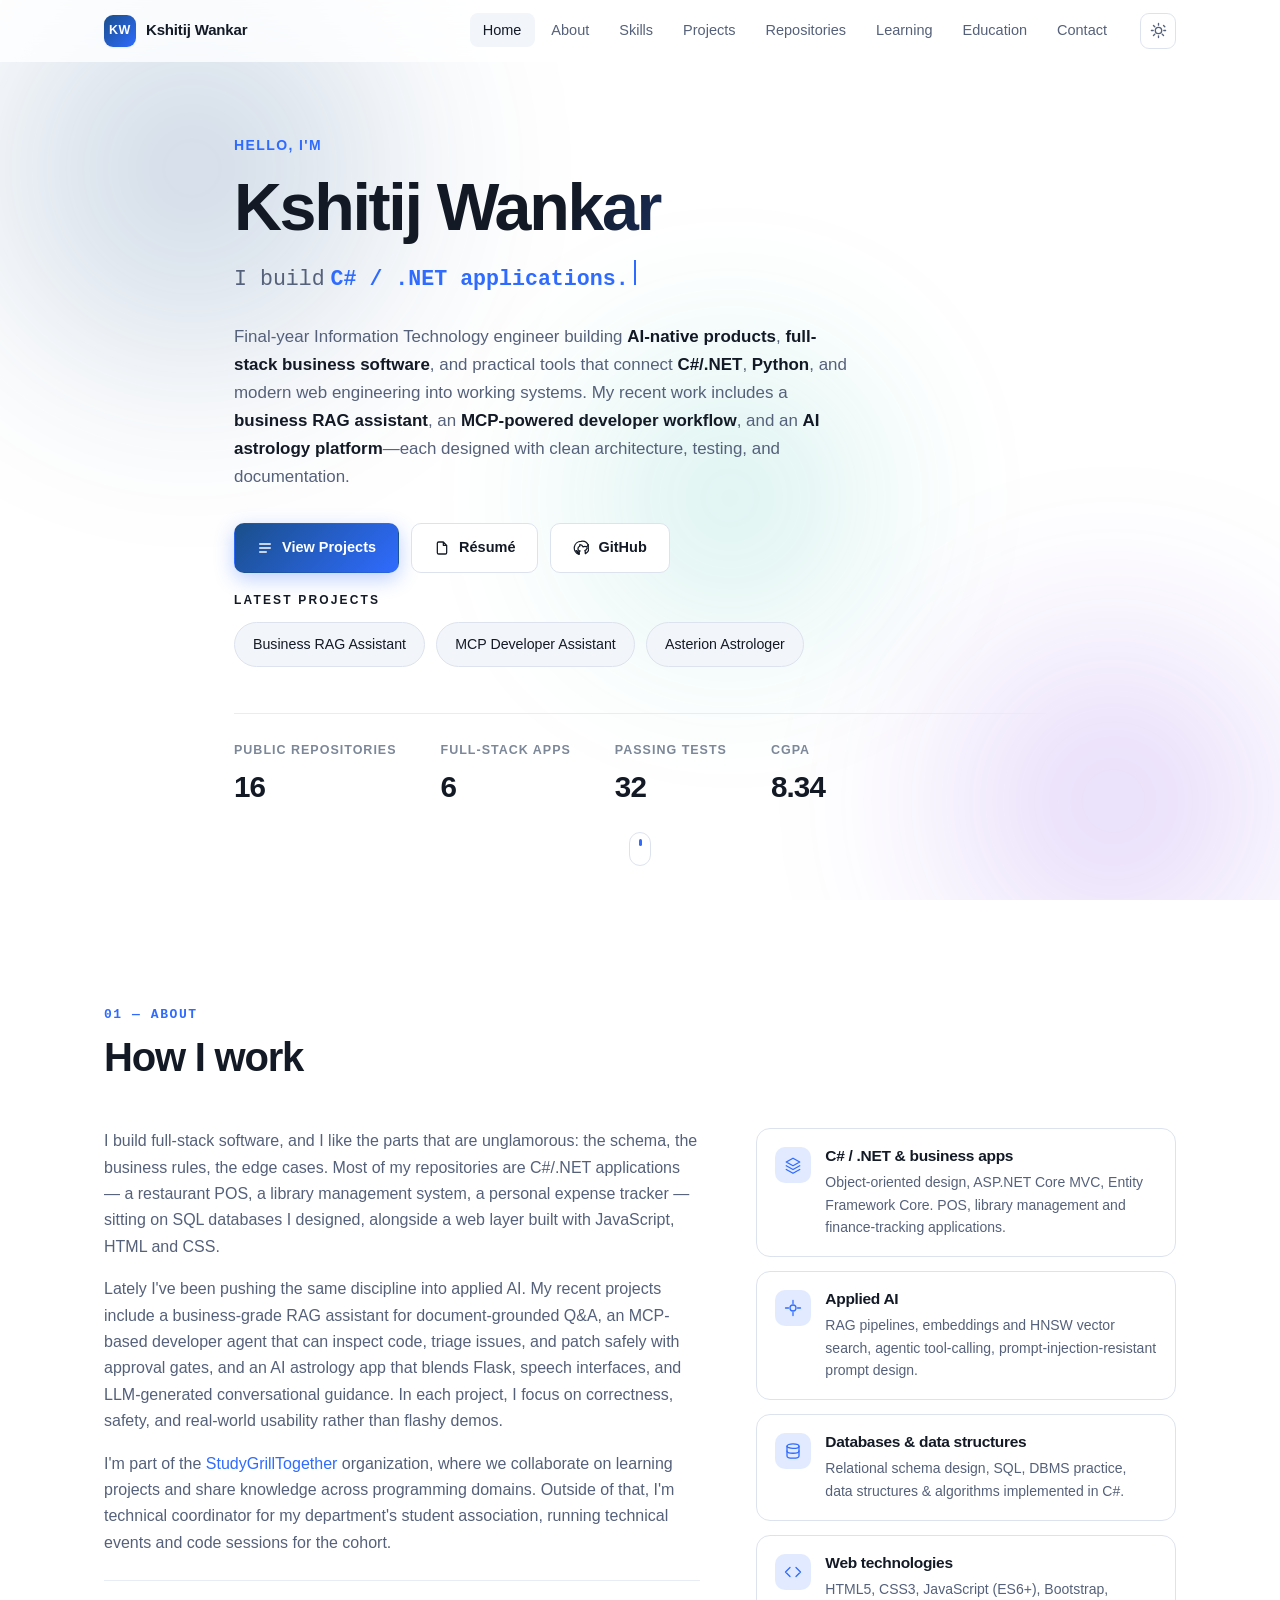
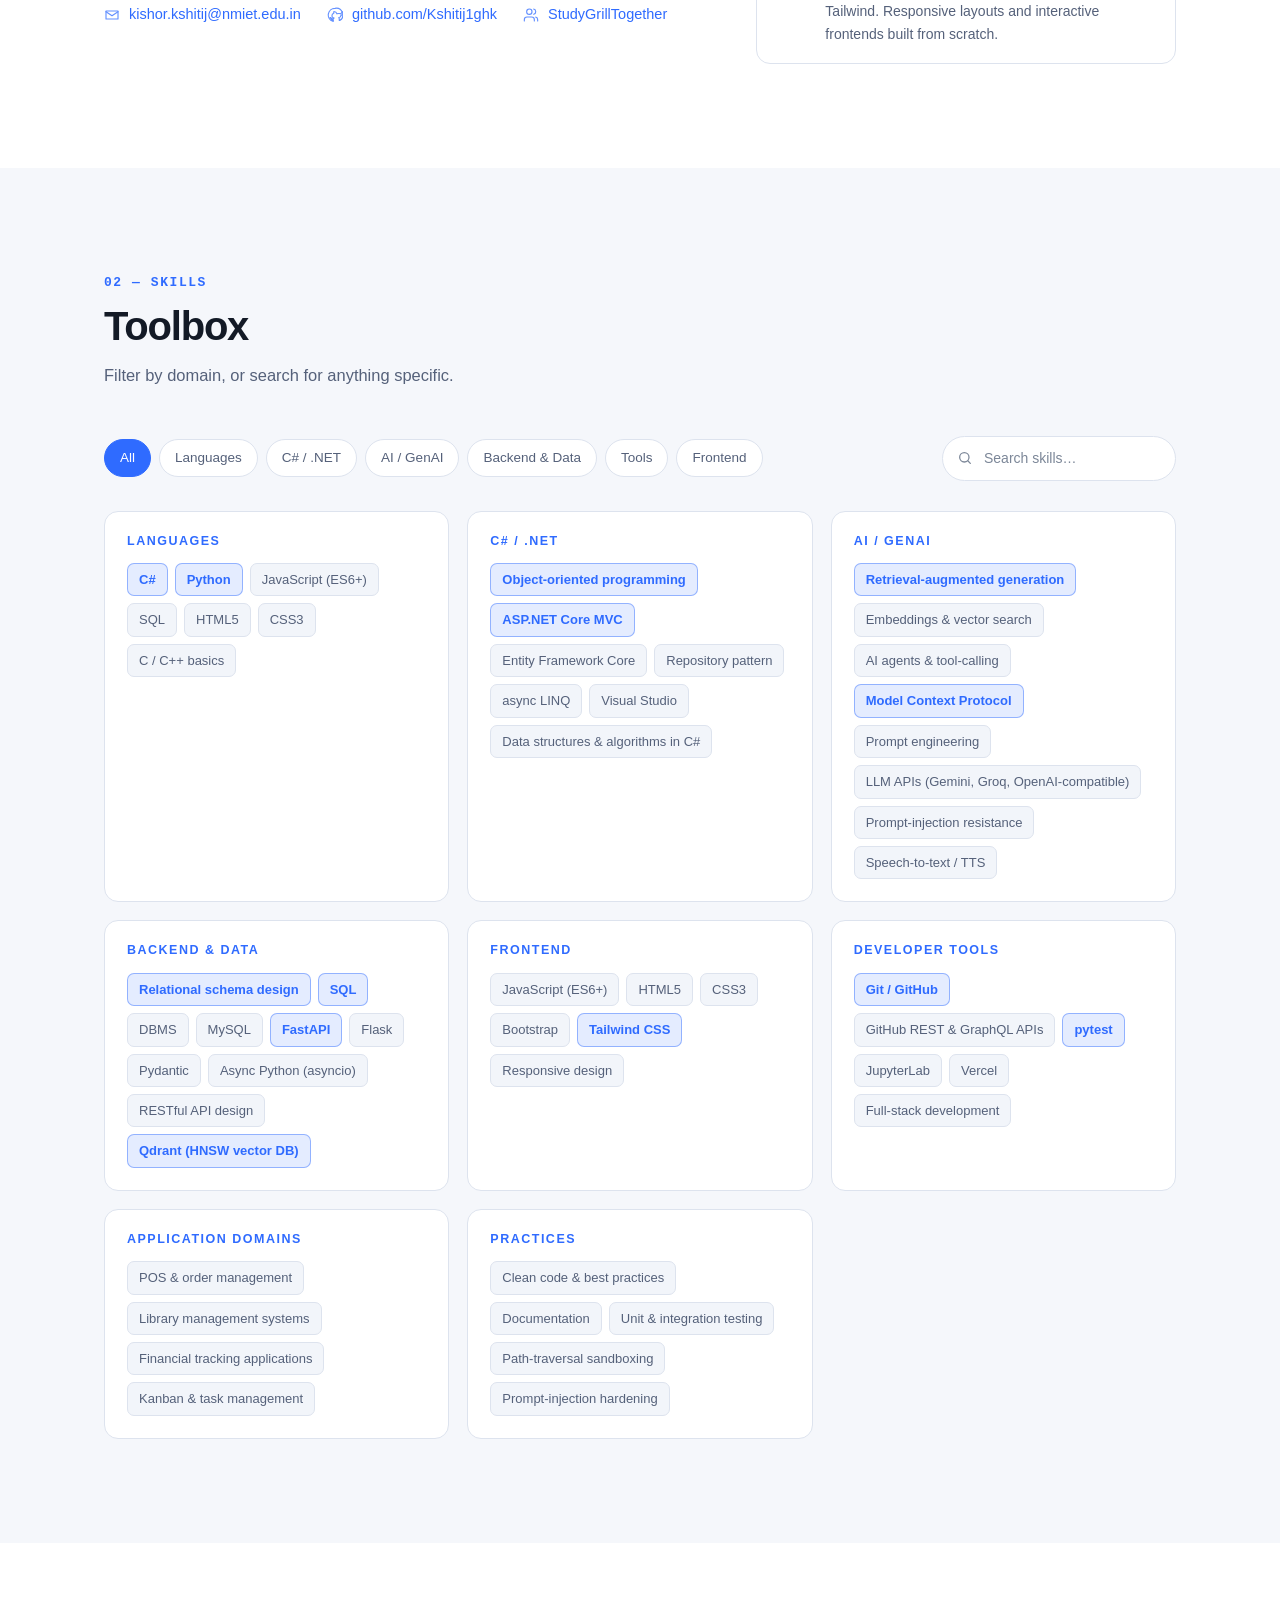
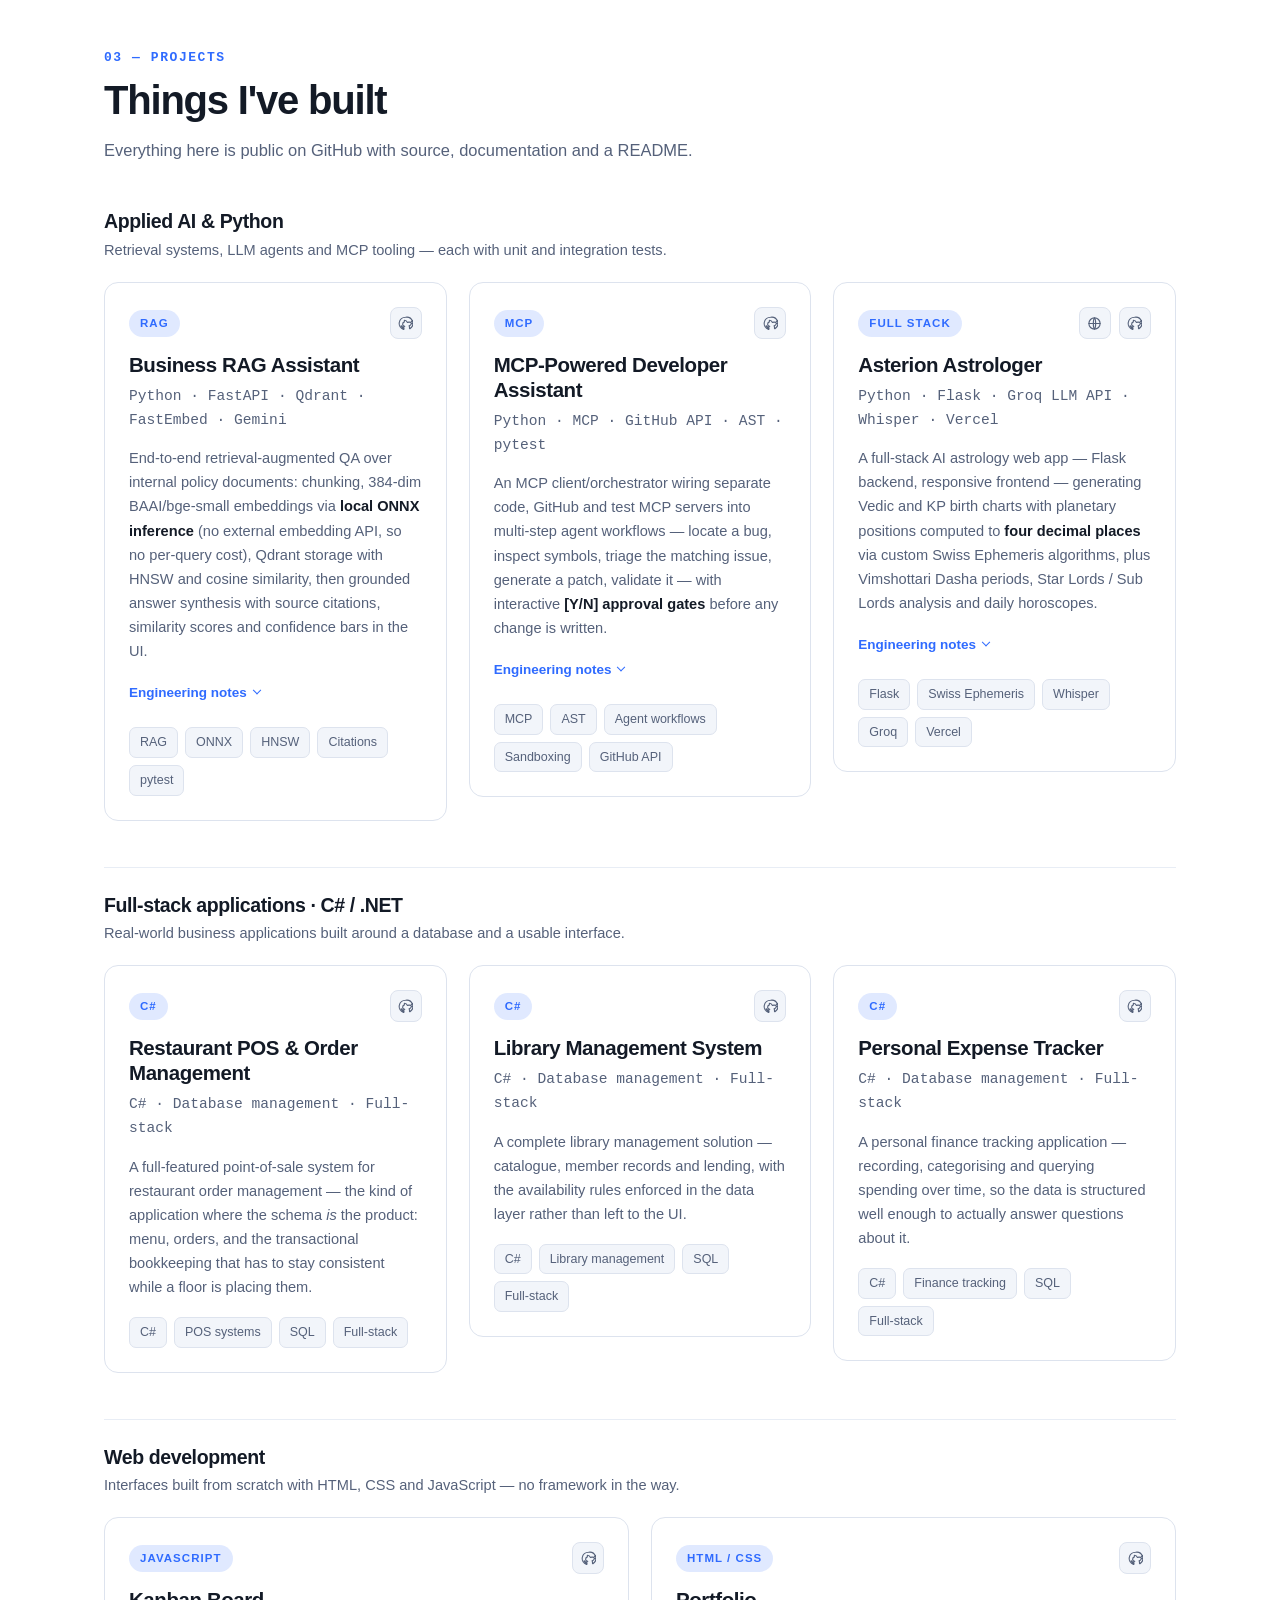
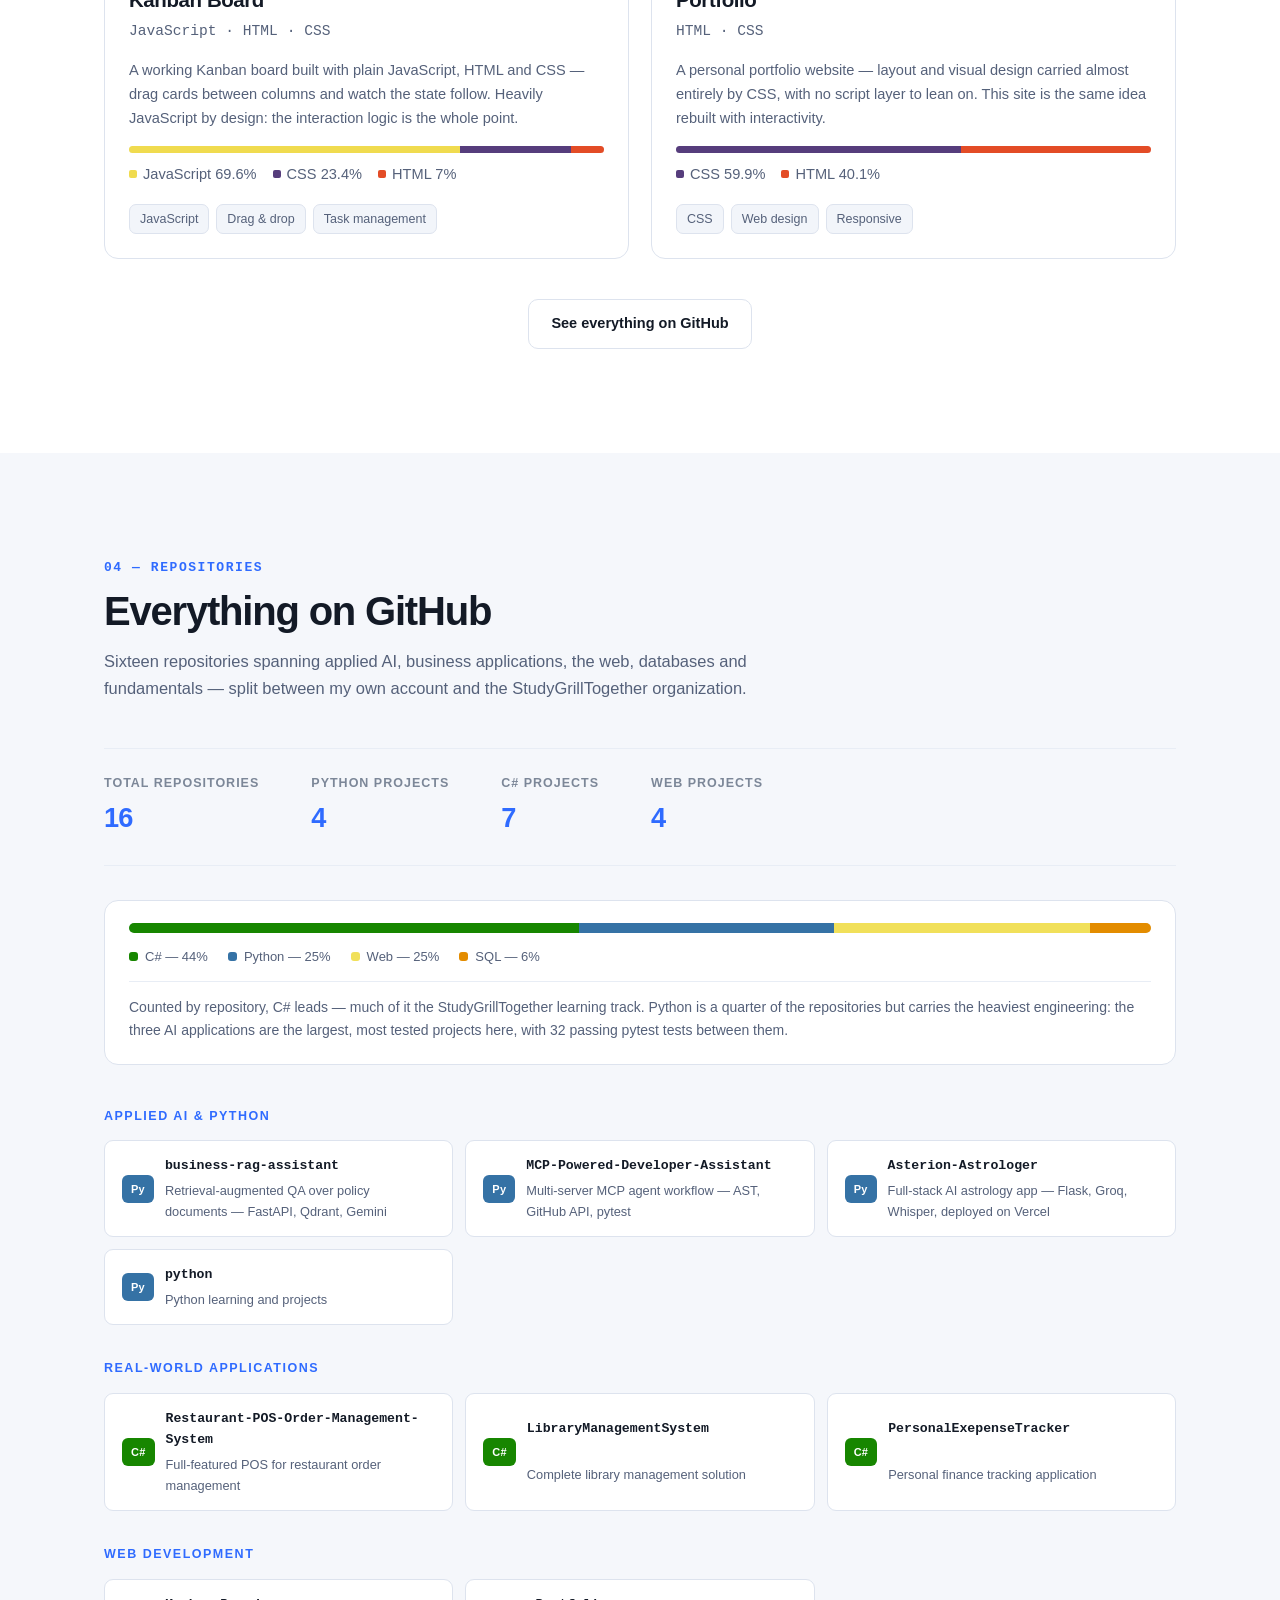
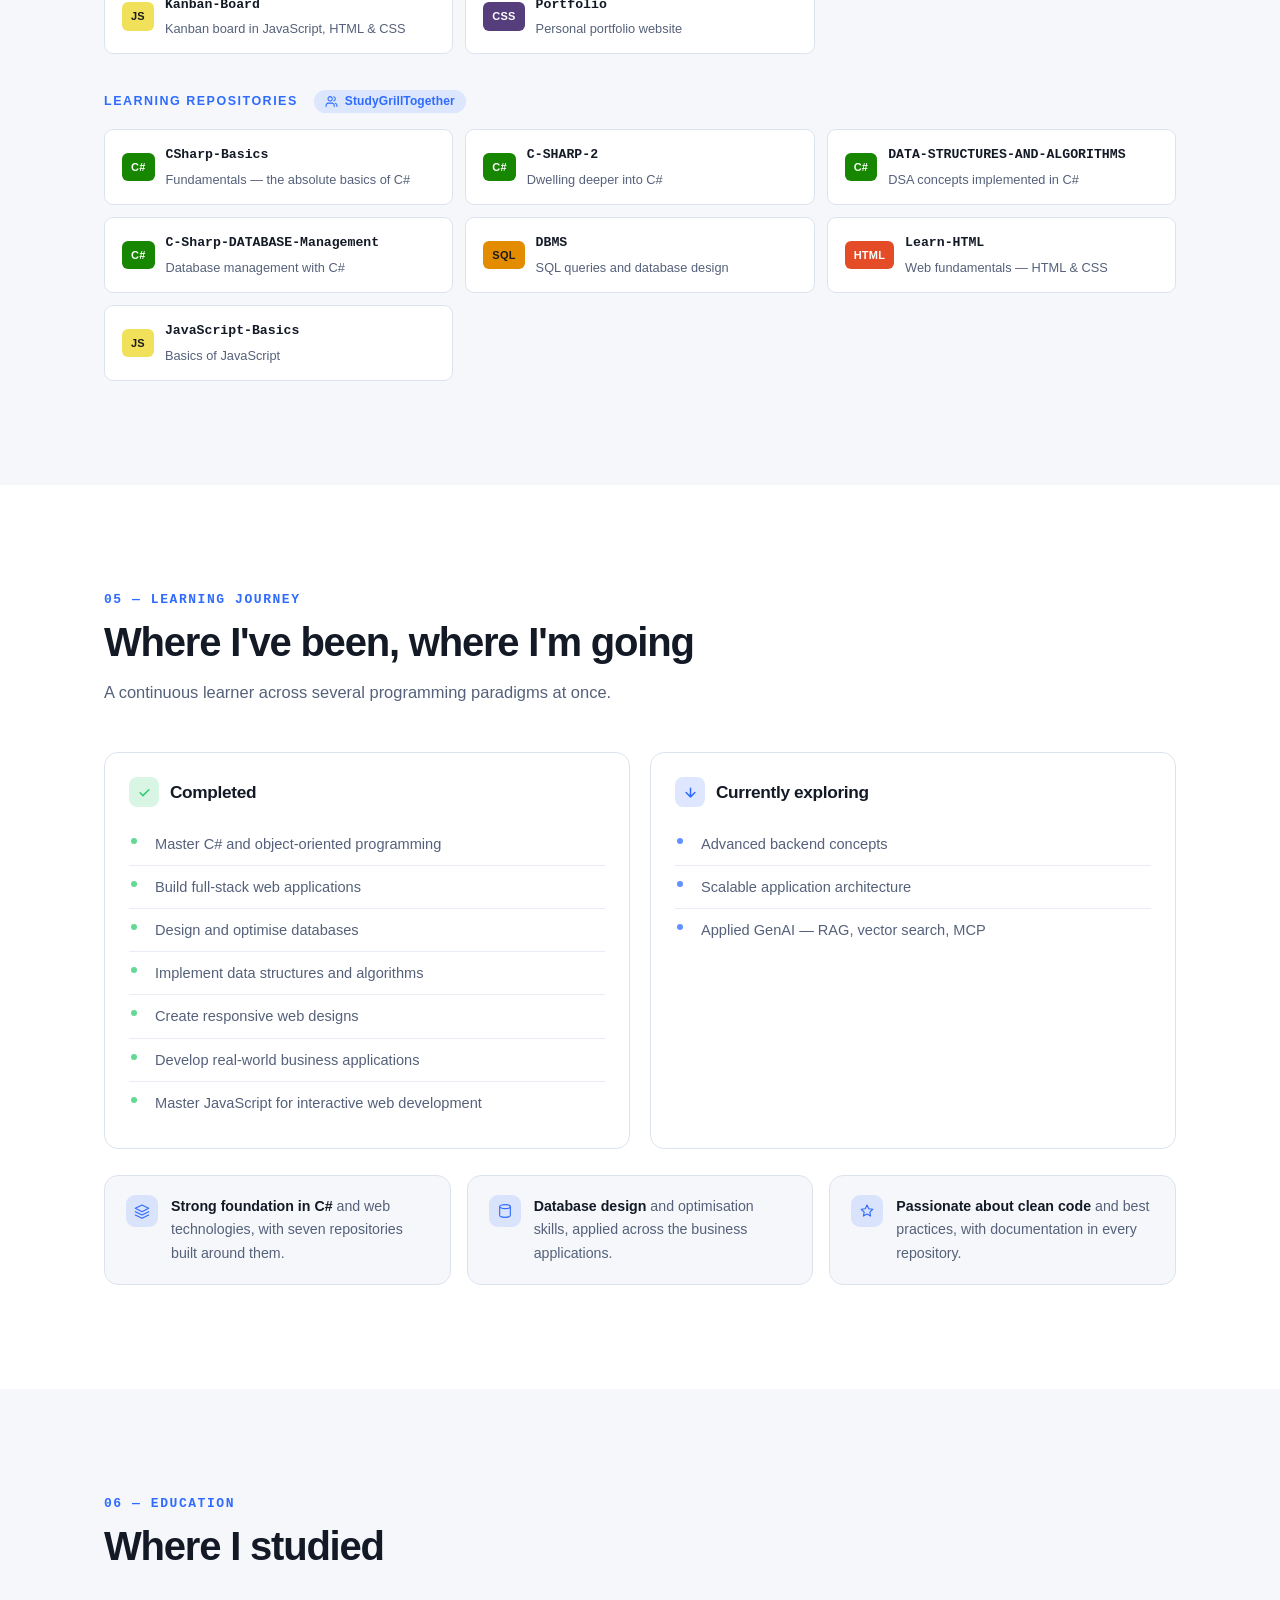
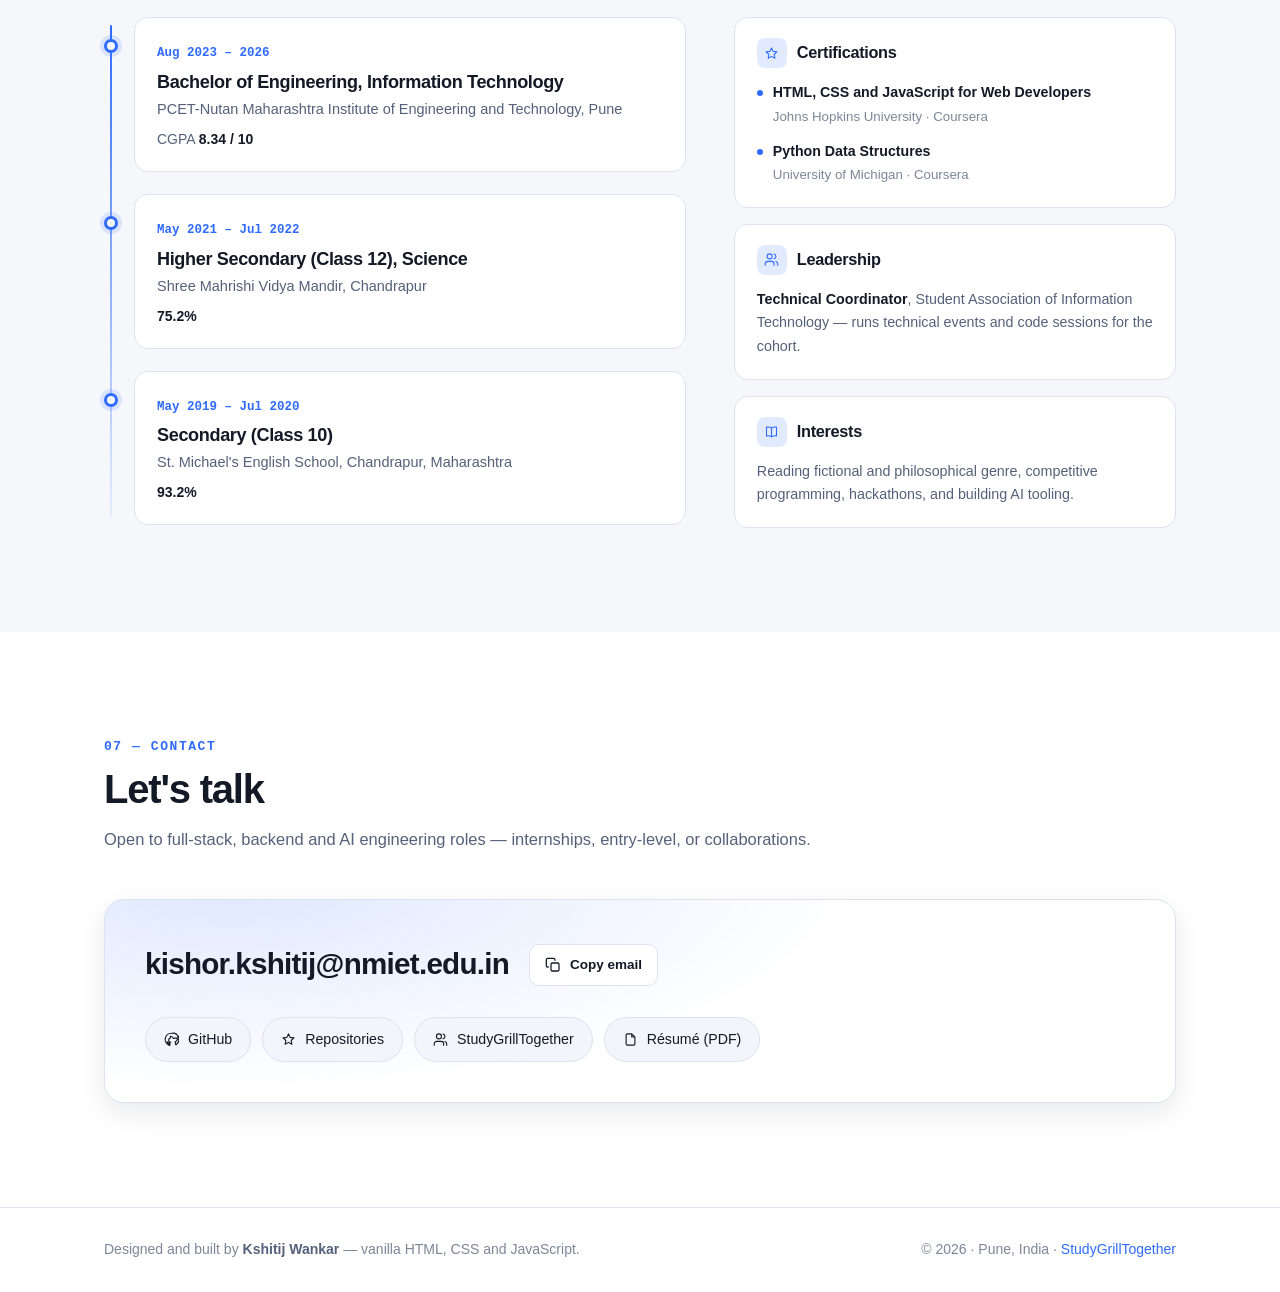
==== commit 1ec3649d: "Update portfolio hero and summary to highlight the latest AI and full-stack projects" ====
--- a/index.html
+++ b/index.html
@@ -4,7 +4,7 @@
 <meta charset="utf-8">
 <meta name="viewport" content="width=device-width, initial-scale=1">
 <title>Kshitij Wankar — Full-stack Developer · C#/.NET, Web &amp; Applied AI</title>
-<meta name="description" content="Portfolio of Kshitij Wankar — full-stack developer working across C#/.NET business applications, modern web technologies, databases, and applied GenAI in Python: retrieval-augmented generation, vector search, LLM agents and Model Context Protocol tooling.">
+<meta name="description" content="Portfolio of Kshitij Wankar — full-stack developer working across C#/.NET business applications, modern web technologies, databases, and applied GenAI in Python.">
 <link rel="stylesheet" href="style.css">
 <link rel="icon" href="data:image/svg+xml,<svg xmlns='http://www.w3.org/2000/svg' viewBox='0 0 100 100'><text y='.9em' font-size='90' font-family='Arial' font-weight='bold' fill='%232f6bff'>K</text></svg>">
 </head>
@@ -35,7 +35,7 @@
     <div class="nav-actions">
       <button class="icon-btn" id="themeToggle" aria-label="Switch to light theme" title="Toggle theme">
         <svg class="icon-moon" viewBox="0 0 24 24" aria-hidden="true"><path d="M21 12.8A9 9 0 1 1 11.2 3a7 7 0 0 0 9.8 9.8z"/></svg>
-        <svg class="icon-sun" viewBox="0 0 24 24" aria-hidden="true"><circle cx="12" cy="12" r="4.5"/><path d="M12 2v2.5M12 19.5V22M2 12h2.5M19.5 12H22M4.9 4.9l1.8 1.8M17.3 17.3l1.8 1.8M19.1 4.9l-1.8 1.8M6.7 17.3l-1.8 1.8" stroke-width="2" stroke-linecap="round"/></svg>
+        <svg class="icon-sun" viewBox="0 0 24 24" aria-hidden="true"><circle cx="12" cy="12" r="4.5"/><path d="M12 2v2.5M12 19.5V22M2 12h2.5M19.5 12H22M4.9 4.9l1.8 1.8M17.3 17.3l1.8 1.8M19.1 4.9l1.8 1.8M4.9 19.1l1.8-1.8"/></svg>
       </button>
       <button class="icon-btn nav-burger" id="navBurger" aria-label="Open menu" aria-expanded="false" aria-controls="navLinks">
         <span></span><span></span><span></span>
@@ -60,11 +60,11 @@
     </p>
 
     <p class="hero-summary reveal" data-delay="3">
-      Final-year Information Technology engineer at PCET-NMIT, Pune. I work across the stack &mdash;
-      <strong>C#/.NET</strong> business applications, modern web technologies, database design, and
-      applied GenAI in <strong>Python</strong>: retrieval-augmented generation, vector search, LLM agents
-      with tool-calling, and Model Context Protocol servers that connect models to real tools. Every
-      project ships with source, documentation and tests.
+      Final-year Information Technology engineer building <strong>AI-native products</strong>, 
+      <strong>full-stack business software</strong>, and practical tools that connect 
+      <strong>C#/.NET</strong>, <strong>Python</strong>, and modern web engineering into working systems. 
+      My recent work includes a <strong>business RAG assistant</strong>, an <strong>MCP-powered developer workflow</strong>, 
+      and an <strong>AI astrology platform</strong>—each designed with clean architecture, testing, and documentation.
     </p>
 
     <div class="hero-cta reveal" data-delay="4">
@@ -77,9 +77,18 @@
         Résumé
       </a>
       <a class="btn btn-ghost" href="https://github.com/Kshitij1ghk" target="_blank" rel="noopener">
-        <svg viewBox="0 0 24 24" aria-hidden="true"><path d="M12 2a10 10 0 0 0-3.2 19.5c.5.1.7-.2.7-.5v-1.8c-2.8.6-3.4-1.3-3.4-1.3-.5-1.2-1.1-1.5-1.1-1.5-.9-.6.1-.6.1-.6 1 .1 1.5 1 1.5 1 .9 1.6 2.4 1.1 3 .9.1-.7.4-1.1.6-1.4-2.2-.3-4.6-1.1-4.6-5 0-1.1.4-2 1-2.7-.1-.2-.4-1.2.1-2.6 0 0 .8-.3 2.7 1a9.4 9.4 0 0 1 5 0c1.9-1.3 2.7-1 2.7-1 .5 1.4.2 2.4.1 2.6.6.7 1 1.6 1 2.7 0 3.9-2.4 4.7-4.6 5 .4.3.7.9.7 1.9v2.8c0 .3.2.6.7.5A10 10 0 0 0 12 2z"/></svg>
+        <svg viewBox="0 0 24 24" aria-hidden="true"><path d="M12 2a10 10 0 0 0-3.2 19.5c.5.1.7-.2.7-.5v-1.8c-2.8.6-3.4-1.3-3.4-1.3-.5-1.2-1.1-1.5-1.1-1.5-.9-.6.1-.6.1-.6 1 .1 1.5 1 1.5 1 .9 1.6 2.4 1.1 3 .9.1-.6.6-1 1.1-1.2-.8-.1-1.6-.4-2.2-1-.6-.6-1.1-1.4-1.1-2.5 0-1.8 1.2-3.1 2.8-3.6-.1-.2-.1-.5-.1-.8 0-.7.1-1.3.3-1.8 2.2.2 3.9 1.7 4.5 3.4.9-.3 1.9-.5 3-.5s2.1.2 3 .5c.6-1.7 2.3-3.2 4.5-3.4.2.5.3 1.1.3 1.8 0 .3 0 .6-.1.8A4.8 4.8 0 0 1 21 12.1c0 1.1-.4 2-1.1 2.6-.6.6-1.4 1-2.2 1.1.7.7.7 2.6.7 2.6v1.4c0 .3.2.6.7.5A10 10 0 0 0 12 2z"/></svg>
         GitHub
       </a>
+    </div>
+
+    <div class="hero-featured reveal" data-delay="4.5" style="margin-top:1.1rem; max-width:760px;">
+      <p style="margin:0 0 .7rem; font-size:.75rem; letter-spacing:.18em; text-transform:uppercase; color:var(--muted); font-weight:700;">Latest projects</p>
+      <div style="display:flex; flex-wrap:wrap; gap:.7rem;">
+        <a class="pill" href="https://github.com/Kshitij1ghk/business-rag-assistant" target="_blank" rel="noopener">Business RAG Assistant</a>
+        <a class="pill" href="https://github.com/Kshitij1ghk/MCP-Powered-Developer-Assistant" target="_blank" rel="noopener">MCP Developer Assistant</a>
+        <a class="pill" href="https://github.com/Kshitij1ghk/Asterion-Astrologer" target="_blank" rel="noopener">Asterion Astrologer</a>
+      </div>
     </div>
 
     <dl class="hero-stats reveal" data-delay="5">
@@ -112,13 +121,11 @@
           databases I designed, alongside a web layer built with JavaScript, HTML and CSS.
         </p>
         <p>
-          Lately I've been pushing the same discipline into applied AI. Most of that work sits at the
-          seam between a retrieval system and a language model &mdash; the place where things quietly
-          go wrong: a hallucinated answer, a prompt injection smuggled through a retrieved document, a
-          model confidently answering a question nobody in the corpus ever documented. So I treat those
-          as engineering problems, not model problems. The RAG assistant refuses deterministically when
-          nothing relevant clears the similarity floor instead of paying an LLM call to hallucinate.
-          The MCP assistant sandboxes every write behind an explicit approval gate.
+          Lately I've been pushing the same discipline into applied AI. My recent projects include a
+          business-grade RAG assistant for document-grounded Q&amp;A, an MCP-based developer agent that can
+          inspect code, triage issues, and patch safely with approval gates, and an AI astrology app that
+          blends Flask, speech interfaces, and LLM-generated conversational guidance. In each project, I
+          focus on correctness, safety, and real-world usability rather than flashy demos.
         </p>
         <p>
           I'm part of the <a href="https://github.com/StudyGrillTogether" target="_blank" rel="noopener">StudyGrillTogether</a>
@@ -133,7 +140,7 @@
             kishor.kshitij@nmiet.edu.in
           </a>
           <a class="text-link" href="https://github.com/Kshitij1ghk" target="_blank" rel="noopener">
-            <svg viewBox="0 0 24 24" aria-hidden="true"><path d="M12 2a10 10 0 0 0-3.2 19.5c.5.1.7-.2.7-.5v-1.8c-2.8.6-3.4-1.3-3.4-1.3-.5-1.2-1.1-1.5-1.1-1.5-.9-.6.1-.6.1-.6 1 .1 1.5 1 1.5 1 .9 1.6 2.4 1.1 3 .9.1-.7.4-1.1.6-1.4-2.2-.3-4.6-1.1-4.6-5 0-1.1.4-2 1-2.7-.1-.2-.4-1.2.1-2.6 0 0 .8-.3 2.7 1a9.4 9.4 0 0 1 5 0c1.9-1.3 2.7-1 2.7-1 .5 1.4.2 2.4.1 2.6.6.7 1 1.6 1 2.7 0 3.9-2.4 4.7-4.6 5 .4.3.7.9.7 1.9v2.8c0 .3.2.6.7.5A10 10 0 0 0 12 2z"/></svg>
+            <svg viewBox="0 0 24 24" aria-hidden="true"><path d="M12 2a10 10 0 0 0-3.2 19.5c.5.1.7-.2.7-.5v-1.8c-2.8.6-3.4-1.3-3.4-1.3-.5-1.2-1.1-1.5-1.1-1.5-.9-.6.1-.6.1-.6 1 .1 1.5 1 1.5 1 .9 1.6 2.4 1.1 3 .9.1-.6.6-1 1.1-1.2-.8-.1-1.6-.4-2.2-1-.6-.6-1.1-1.4-1.1-2.5 0-1.8 1.2-3.1 2.8-3.6-.1-.2-.1-.5-.1-.8 0-.7.1-1.3.3-1.8 2.2.2 3.9 1.7 4.5 3.4.9-.3 1.9-.5 3-.5s2.1.2 3 .5c.6-1.7 2.3-3.2 4.5-3.4.2.5.3 1.1.3 1.8 0 .3 0 .6-.1.8A4.8 4.8 0 0 1 21 12.1c0 1.1-.4 2-1.1 2.6-.6.6-1.4 1-2.2 1.1.7.7.7 2.6.7 2.6v1.4c0 .3.2.6.7.5A10 10 0 0 0 12 2z"/></svg>
             github.com/Kshitij1ghk
           </a>
           <a class="text-link" href="https://github.com/StudyGrillTogether" target="_blank" rel="noopener">
@@ -312,7 +319,7 @@
           <span class="project-badge">RAG</span>
           <div class="project-actions">
             <a href="https://github.com/Kshitij1ghk/business-rag-assistant" target="_blank" rel="noopener" aria-label="Business RAG Assistant source on GitHub" title="Source">
-              <svg viewBox="0 0 24 24"><path d="M12 2a10 10 0 0 0-3.2 19.5c.5.1.7-.2.7-.5v-1.8c-2.8.6-3.4-1.3-3.4-1.3-.5-1.2-1.1-1.5-1.1-1.5-.9-.6.1-.6.1-.6 1 .1 1.5 1 1.5 1 .9 1.6 2.4 1.1 3 .9.1-.7.4-1.1.6-1.4-2.2-.3-4.6-1.1-4.6-5 0-1.1.4-2 1-2.7-.1-.2-.4-1.2.1-2.6 0 0 .8-.3 2.7 1a9.4 9.4 0 0 1 5 0c1.9-1.3 2.7-1 2.7-1 .5 1.4.2 2.4.1 2.6.6.7 1 1.6 1 2.7 0 3.9-2.4 4.7-4.6 5 .4.3.7.9.7 1.9v2.8c0 .3.2.6.7.5A10 10 0 0 0 12 2z"/></svg>
+              <svg viewBox="0 0 24 24"><path d="M12 2a10 10 0 0 0-3.2 19.5c.5.1.7-.2.7-.5v-1.8c-2.8.6-3.4-1.3-3.4-1.3-.5-1.2-1.1-1.5-1.1-1.5-.9-.6.1-.6.1-.6 1 .1 1.5 1 1.5 1 .9 1.6 2.4 1.1 3 .9.1-.6.6-1 1.1-1.2-.8-.1-1.6-.4-2.2-1-.6-.6-1.1-1.4-1.1-2.5 0-1.8 1.2-3.1 2.8-3.6-.1-.2-.1-.5-.1-.8 0-.7.1-1.3.3-1.8 2.2.2 3.9 1.7 4.5 3.4.9-.3 1.9-.5 3-.5s2.1.2 3 .5c.6-1.7 2.3-3.2 4.5-3.4.2.5.3 1.1.3 1.8 0 .3 0 .6-.1.8A4.8 4.8 0 0 1 21 12.1c0 1.1-.4 2-1.1 2.6-.6.6-1.4 1-2.2 1.1.7.7.7 2.6.7 2.6v1.4c0 .3.2.6.7.5A10 10 0 0 0 12 2z"/></svg>
             </a>
           </div>
         </div>
@@ -327,7 +334,7 @@
         <details class="project-more">
           <summary>Engineering notes</summary>
           <ul>
-            <li>A <strong>0.40 similarity floor</strong> returns a deterministic refusal <em>without</em> calling the LLM when nothing relevant is retrieved — a hallucination is not an acceptable answer to "I don't know".</li>
+            <li>A <strong>0.40 similarity floor</strong> returns a deterministic refusal <em>without</em> calling the LLM when nothing relevant is retrieved — a hallucination is not an acceptable answer.</li>
             <li>Retrieved chunks are passed as <strong>untrusted data</strong>, not instructions, to resist prompt injection carried inside the corpus.</li>
             <li>16 passing pytest tests, plus a diagnostic retrieval script for tuning the threshold empirically.</li>
           </ul>
@@ -342,7 +349,7 @@
           <span class="project-badge">MCP</span>
           <div class="project-actions">
             <a href="https://github.com/Kshitij1ghk/MCP-Powered-Developer-Assistant" target="_blank" rel="noopener" aria-label="MCP-Powered Developer Assistant source on GitHub" title="Source">
-              <svg viewBox="0 0 24 24"><path d="M12 2a10 10 0 0 0-3.2 19.5c.5.1.7-.2.7-.5v-1.8c-2.8.6-3.4-1.3-3.4-1.3-.5-1.2-1.1-1.5-1.1-1.5-.9-.6.1-.6.1-.6 1 .1 1.5 1 1.5 1 .9 1.6 2.4 1.1 3 .9.1-.7.4-1.1.6-1.4-2.2-.3-4.6-1.1-4.6-5 0-1.1.4-2 1-2.7-.1-.2-.4-1.2.1-2.6 0 0 .8-.3 2.7 1a9.4 9.4 0 0 1 5 0c1.9-1.3 2.7-1 2.7-1 .5 1.4.2 2.4.1 2.6.6.7 1 1.6 1 2.7 0 3.9-2.4 4.7-4.6 5 .4.3.7.9.7 1.9v2.8c0 .3.2.6.7.5A10 10 0 0 0 12 2z"/></svg>
+              <svg viewBox="0 0 24 24"><path d="M12 2a10 10 0 0 0-3.2 19.5c.5.1.7-.2.7-.5v-1.8c-2.8.6-3.4-1.3-3.4-1.3-.5-1.2-1.1-1.5-1.1-1.5-.9-.6.1-.6.1-.6 1 .1 1.5 1 1.5 1 .9 1.6 2.4 1.1 3 .9.1-.6.6-1 1.1-1.2-.8-.1-1.6-.4-2.2-1-.6-.6-1.1-1.4-1.1-2.5 0-1.8 1.2-3.1 2.8-3.6-.1-.2-.1-.5-.1-.8 0-.7.1-1.3.3-1.8 2.2.2 3.9 1.7 4.5 3.4.9-.3 1.9-.5 3-.5s2.1.2 3 .5c.6-1.7 2.3-3.2 4.5-3.4.2.5.3 1.1.3 1.8 0 .3 0 .6-.1.8A4.8 4.8 0 0 1 21 12.1c0 1.1-.4 2-1.1 2.6-.6.6-1.4 1-2.2 1.1.7.7.7 2.6.7 2.6v1.4c0 .3.2.6.7.5A10 10 0 0 0 12 2z"/></svg>
             </a>
           </div>
         </div>
@@ -357,7 +364,7 @@
         <details class="project-more">
           <summary>Engineering notes</summary>
           <ul>
-            <li>Codebase access via <strong>Python AST parsing</strong> &mdash; classes, functions, arguments, docstrings and line ranges &mdash; confined to an <code>ALLOWED_DIR</code> jail with path-traversal prevention.</li>
+            <li>Codebase access via <strong>Python AST parsing</strong> &mdash; classes, functions, arguments, docstrings and line ranges &mdash; confined to an <code>ALLOWED_DIR</code> jail with strict path validation.</li>
             <li>Diff-based patch generation and <strong>sandboxed pytest execution</strong> with timeouts.</li>
             <li>16 unit and integration tests spanning the code, patching, GitHub and agent-flow layers.</li>
           </ul>
@@ -375,7 +382,7 @@
               <svg viewBox="0 0 24 24"><circle cx="12" cy="12" r="9"/><path d="M3 12h18M12 3c2.5 2.7 2.5 15.3 0 18-2.5-2.7-2.5-15.3 0-18z"/></svg>
             </a>
             <a href="https://github.com/Kshitij1ghk/Asterion-Astrologer" target="_blank" rel="noopener" aria-label="Asterion Astrologer source on GitHub" title="Source">
-              <svg viewBox="0 0 24 24"><path d="M12 2a10 10 0 0 0-3.2 19.5c.5.1.7-.2.7-.5v-1.8c-2.8.6-3.4-1.3-3.4-1.3-.5-1.2-1.1-1.5-1.1-1.5-.9-.6.1-.6.1-.6 1 .1 1.5 1 1.5 1 .9 1.6 2.4 1.1 3 .9.1-.7.4-1.1.6-1.4-2.2-.3-4.6-1.1-4.6-5 0-1.1.4-2 1-2.7-.1-.2-.4-1.2.1-2.6 0 0 .8-.3 2.7 1a9.4 9.4 0 0 1 5 0c1.9-1.3 2.7-1 2.7-1 .5 1.4.2 2.4.1 2.6.6.7 1 1.6 1 2.7 0 3.9-2.4 4.7-4.6 5 .4.3.7.9.7 1.9v2.8c0 .3.2.6.7.5A10 10 0 0 0 12 2z"/></svg>
+              <svg viewBox="0 0 24 24"><path d="M12 2a10 10 0 0 0-3.2 19.5c.5.1.7-.2.7-.5v-1.8c-2.8.6-3.4-1.3-3.4-1.3-.5-1.2-1.1-1.5-1.1-1.5-.9-.6.1-.6.1-.6 1 .1 1.5 1 1.5 1 .9 1.6 2.4 1.1 3 .9.1-.6.6-1 1.1-1.2-.8-.1-1.6-.4-2.2-1-.6-.6-1.1-1.4-1.1-2.5 0-1.8 1.2-3.1 2.8-3.6-.1-.2-.1-.5-.1-.8 0-.7.1-1.3.3-1.8 2.2.2 3.9 1.7 4.5 3.4.9-.3 1.9-.5 3-.5s2.1.2 3 .5c.6-1.7 2.3-3.2 4.5-3.4.2.5.3 1.1.3 1.8 0 .3 0 .6-.1.8A4.8 4.8 0 0 1 21 12.1c0 1.1-.4 2-1.1 2.6-.6.6-1.4 1-2.2 1.1.7.7.7 2.6.7 2.6v1.4c0 .3.2.6.7.5A10 10 0 0 0 12 2z"/></svg>
             </a>
           </div>
         </div>
@@ -413,7 +420,7 @@
           <span class="project-badge">C#</span>
           <div class="project-actions">
             <a href="https://github.com/Kshitij1ghk/Restaurant-POS-Order-Management-System" target="_blank" rel="noopener" aria-label="Restaurant POS Order Management System on GitHub" title="Source">
-              <svg viewBox="0 0 24 24"><path d="M12 2a10 10 0 0 0-3.2 19.5c.5.1.7-.2.7-.5v-1.8c-2.8.6-3.4-1.3-3.4-1.3-.5-1.2-1.1-1.5-1.1-1.5-.9-.6.1-.6.1-.6 1 .1 1.5 1 1.5 1 .9 1.6 2.4 1.1 3 .9.1-.7.4-1.1.6-1.4-2.2-.3-4.6-1.1-4.6-5 0-1.1.4-2 1-2.7-.1-.2-.4-1.2.1-2.6 0 0 .8-.3 2.7 1a9.4 9.4 0 0 1 5 0c1.9-1.3 2.7-1 2.7-1 .5 1.4.2 2.4.1 2.6.6.7 1 1.6 1 2.7 0 3.9-2.4 4.7-4.6 5 .4.3.7.9.7 1.9v2.8c0 .3.2.6.7.5A10 10 0 0 0 12 2z"/></svg>
+              <svg viewBox="0 0 24 24"><path d="M12 2a10 10 0 0 0-3.2 19.5c.5.1.7-.2.7-.5v-1.8c-2.8.6-3.4-1.3-3.4-1.3-.5-1.2-1.1-1.5-1.1-1.5-.9-.6.1-.6.1-.6 1 .1 1.5 1 1.5 1 .9 1.6 2.4 1.1 3 .9.1-.6.6-1 1.1-1.2-.8-.1-1.6-.4-2.2-1-.6-.6-1.1-1.4-1.1-2.5 0-1.8 1.2-3.1 2.8-3.6-.1-.2-.1-.5-.1-.8 0-.7.1-1.3.3-1.8 2.2.2 3.9 1.7 4.5 3.4.9-.3 1.9-.5 3-.5s2.1.2 3 .5c.6-1.7 2.3-3.2 4.5-3.4.2.5.3 1.1.3 1.8 0 .3 0 .6-.1.8A4.8 4.8 0 0 1 21 12.1c0 1.1-.4 2-1.1 2.6-.6.6-1.4 1-2.2 1.1.7.7.7 2.6.7 2.6v1.4c0 .3.2.6.7.5A10 10 0 0 0 12 2z"/></svg>
             </a>
           </div>
         </div>
@@ -434,7 +441,7 @@
           <span class="project-badge">C#</span>
           <div class="project-actions">
             <a href="https://github.com/Kshitij1ghk/LibraryManagementSystem" target="_blank" rel="noopener" aria-label="Library Management System on GitHub" title="Source">
-              <svg viewBox="0 0 24 24"><path d="M12 2a10 10 0 0 0-3.2 19.5c.5.1.7-.2.7-.5v-1.8c-2.8.6-3.4-1.3-3.4-1.3-.5-1.2-1.1-1.5-1.1-1.5-.9-.6.1-.6.1-.6 1 .1 1.5 1 1.5 1 .9 1.6 2.4 1.1 3 .9.1-.7.4-1.1.6-1.4-2.2-.3-4.6-1.1-4.6-5 0-1.1.4-2 1-2.7-.1-.2-.4-1.2.1-2.6 0 0 .8-.3 2.7 1a9.4 9.4 0 0 1 5 0c1.9-1.3 2.7-1 2.7-1 .5 1.4.2 2.4.1 2.6.6.7 1 1.6 1 2.7 0 3.9-2.4 4.7-4.6 5 .4.3.7.9.7 1.9v2.8c0 .3.2.6.7.5A10 10 0 0 0 12 2z"/></svg>
+              <svg viewBox="0 0 24 24"><path d="M12 2a10 10 0 0 0-3.2 19.5c.5.1.7-.2.7-.5v-1.8c-2.8.6-3.4-1.3-3.4-1.3-.5-1.2-1.1-1.5-1.1-1.5-.9-.6.1-.6.1-.6 1 .1 1.5 1 1.5 1 .9 1.6 2.4 1.1 3 .9.1-.6.6-1 1.1-1.2-.8-.1-1.6-.4-2.2-1-.6-.6-1.1-1.4-1.1-2.5 0-1.8 1.2-3.1 2.8-3.6-.1-.2-.1-.5-.1-.8 0-.7.1-1.3.3-1.8 2.2.2 3.9 1.7 4.5 3.4.9-.3 1.9-.5 3-.5s2.1.2 3 .5c.6-1.7 2.3-3.2 4.5-3.4.2.5.3 1.1.3 1.8 0 .3 0 .6-.1.8A4.8 4.8 0 0 1 21 12.1c0 1.1-.4 2-1.1 2.6-.6.6-1.4 1-2.2 1.1.7.7.7 2.6.7 2.6v1.4c0 .3.2.6.7.5A10 10 0 0 0 12 2z"/></svg>
             </a>
           </div>
         </div>
@@ -454,7 +461,7 @@
           <span class="project-badge">C#</span>
           <div class="project-actions">
             <a href="https://github.com/Kshitij1ghk/PersonalExepenseTracker" target="_blank" rel="noopener" aria-label="Personal Expense Tracker on GitHub" title="Source">
-              <svg viewBox="0 0 24 24"><path d="M12 2a10 10 0 0 0-3.2 19.5c.5.1.7-.2.7-.5v-1.8c-2.8.6-3.4-1.3-3.4-1.3-.5-1.2-1.1-1.5-1.1-1.5-.9-.6.1-.6.1-.6 1 .1 1.5 1 1.5 1 .9 1.6 2.4 1.1 3 .9.1-.7.4-1.1.6-1.4-2.2-.3-4.6-1.1-4.6-5 0-1.1.4-2 1-2.7-.1-.2-.4-1.2.1-2.6 0 0 .8-.3 2.7 1a9.4 9.4 0 0 1 5 0c1.9-1.3 2.7-1 2.7-1 .5 1.4.2 2.4.1 2.6.6.7 1 1.6 1 2.7 0 3.9-2.4 4.7-4.6 5 .4.3.7.9.7 1.9v2.8c0 .3.2.6.7.5A10 10 0 0 0 12 2z"/></svg>
+              <svg viewBox="0 0 24 24"><path d="M12 2a10 10 0 0 0-3.2 19.5c.5.1.7-.2.7-.5v-1.8c-2.8.6-3.4-1.3-3.4-1.3-.5-1.2-1.1-1.5-1.1-1.5-.9-.6.1-.6.1-.6 1 .1 1.5 1 1.5 1 .9 1.6 2.4 1.1 3 .9.1-.6.6-1 1.1-1.2-.8-.1-1.6-.4-2.2-1-.6-.6-1.1-1.4-1.1-2.5 0-1.8 1.2-3.1 2.8-3.6-.1-.2-.1-.5-.1-.8 0-.7.1-1.3.3-1.8 2.2.2 3.9 1.7 4.5 3.4.9-.3 1.9-.5 3-.5s2.1.2 3 .5c.6-1.7 2.3-3.2 4.5-3.4.2.5.3 1.1.3 1.8 0 .3 0 .6-.1.8A4.8 4.8 0 0 1 21 12.1c0 1.1-.4 2-1.1 2.6-.6.6-1.4 1-2.2 1.1.7.7.7 2.6.7 2.6v1.4c0 .3.2.6.7.5A10 10 0 0 0 12 2z"/></svg>
             </a>
           </div>
         </div>
@@ -481,7 +488,7 @@
           <span class="project-badge">JavaScript</span>
           <div class="project-actions">
             <a href="https://github.com/Kshitij1ghk/Kanban-Board" target="_blank" rel="noopener" aria-label="Kanban Board on GitHub" title="Source">
-              <svg viewBox="0 0 24 24"><path d="M12 2a10 10 0 0 0-3.2 19.5c.5.1.7-.2.7-.5v-1.8c-2.8.6-3.4-1.3-3.4-1.3-.5-1.2-1.1-1.5-1.1-1.5-.9-.6.1-.6.1-.6 1 .1 1.5 1 1.5 1 .9 1.6 2.4 1.1 3 .9.1-.7.4-1.1.6-1.4-2.2-.3-4.6-1.1-4.6-5 0-1.1.4-2 1-2.7-.1-.2-.4-1.2.1-2.6 0 0 .8-.3 2.7 1a9.4 9.4 0 0 1 5 0c1.9-1.3 2.7-1 2.7-1 .5 1.4.2 2.4.1 2.6.6.7 1 1.6 1 2.7 0 3.9-2.4 4.7-4.6 5 .4.3.7.9.7 1.9v2.8c0 .3.2.6.7.5A10 10 0 0 0 12 2z"/></svg>
+              <svg viewBox="0 0 24 24"><path d="M12 2a10 10 0 0 0-3.2 19.5c.5.1.7-.2.7-.5v-1.8c-2.8.6-3.4-1.3-3.4-1.3-.5-1.2-1.1-1.5-1.1-1.5-.9-.6.1-.6.1-.6 1 .1 1.5 1 1.5 1 .9 1.6 2.4 1.1 3 .9.1-.6.6-1 1.1-1.2-.8-.1-1.6-.4-2.2-1-.6-.6-1.1-1.4-1.1-2.5 0-1.8 1.2-3.1 2.8-3.6-.1-.2-.1-.5-.1-.8 0-.7.1-1.3.3-1.8 2.2.2 3.9 1.7 4.5 3.4.9-.3 1.9-.5 3-.5s2.1.2 3 .5c.6-1.7 2.3-3.2 4.5-3.4.2.5.3 1.1.3 1.8 0 .3 0 .6-.1.8A4.8 4.8 0 0 1 21 12.1c0 1.1-.4 2-1.1 2.6-.6.6-1.4 1-2.2 1.1.7.7.7 2.6.7 2.6v1.4c0 .3.2.6.7.5A10 10 0 0 0 12 2z"/></svg>
             </a>
           </div>
         </div>
@@ -512,7 +519,7 @@
           <span class="project-badge">HTML / CSS</span>
           <div class="project-actions">
             <a href="https://github.com/Kshitij1ghk/Portfolio" target="_blank" rel="noopener" aria-label="Portfolio repository on GitHub" title="Source">
-              <svg viewBox="0 0 24 24"><path d="M12 2a10 10 0 0 0-3.2 19.5c.5.1.7-.2.7-.5v-1.8c-2.8.6-3.4-1.3-3.4-1.3-.5-1.2-1.1-1.5-1.1-1.5-.9-.6.1-.6.1-.6 1 .1 1.5 1 1.5 1 .9 1.6 2.4 1.1 3 .9.1-.7.4-1.1.6-1.4-2.2-.3-4.6-1.1-4.6-5 0-1.1.4-2 1-2.7-.1-.2-.4-1.2.1-2.6 0 0 .8-.3 2.7 1a9.4 9.4 0 0 1 5 0c1.9-1.3 2.7-1 2.7-1 .5 1.4.2 2.4.1 2.6.6.7 1 1.6 1 2.7 0 3.9-2.4 4.7-4.6 5 .4.3.7.9.7 1.9v2.8c0 .3.2.6.7.5A10 10 0 0 0 12 2z"/></svg>
+              <svg viewBox="0 0 24 24"><path d="M12 2a10 10 0 0 0-3.2 19.5c.5.1.7-.2.7-.5v-1.8c-2.8.6-3.4-1.3-3.4-1.3-.5-1.2-1.1-1.5-1.1-1.5-.9-.6.1-.6.1-.6 1 .1 1.5 1 1.5 1 .9 1.6 2.4 1.1 3 .9.1-.6.6-1 1.1-1.2-.8-.1-1.6-.4-2.2-1-.6-.6-1.1-1.4-1.1-2.5 0-1.8 1.2-3.1 2.8-3.6-.1-.2-.1-.5-.1-.8 0-.7.1-1.3.3-1.8 2.2.2 3.9 1.7 4.5 3.4.9-.3 1.9-.5 3-.5s2.1.2 3 .5c.6-1.7 2.3-3.2 4.5-3.4.2.5.3 1.1.3 1.8 0 .3 0 .6-.1.8A4.8 4.8 0 0 1 21 12.1c0 1.1-.4 2-1.1 2.6-.6.6-1.4 1-2.2 1.1.7.7.7 2.6.7 2.6v1.4c0 .3.2.6.7.5A10 10 0 0 0 12 2z"/></svg>
             </a>
           </div>
         </div>
@@ -548,7 +555,7 @@
     <header class="section-head reveal">
       <p class="section-label">04 &mdash; Repositories</p>
       <h2 class="section-title">Everything on GitHub</h2>
-      <p class="section-sub">Sixteen repositories spanning applied AI, business applications, the web, databases and fundamentals &mdash; split between my own account and the StudyGrillTogether organisation.</p>
+      <p class="section-sub">Sixteen repositories spanning applied AI, business applications, the web, databases and fundamentals &mdash; split between my own account and the StudyGrillTogether organization.</p>
     </header>
 
     <dl class="repo-stats reveal">
@@ -790,7 +797,7 @@
           </ul>
         </div>
         <div class="panel reveal" data-delay="1">
-          <h3><span class="mini-ico" aria-hidden="true"><svg viewBox="0 0 24 24"><path d="M16 21v-2a4 4 0 0 0-4-4H6a4 4 0 0 0-4 4v2"/><circle cx="9" cy="7" r="4"/><path d="M22 21v-2a4 4 0 0 0-3-3.9"/></svg></span> Leadership</h3>
+          <h3><span class="mini-ico" aria-hidden="true"><svg viewBox="0 0 24 24"><path d="M16 21v-2a4 4 0 0 0-4-4H6a4 4 0 0 0-4 4v2"/><circle cx="9" cy="7" r="4"/><path d="M22 21v-2a4 4 0 0 0-3-3.9M16 3.1a4 4 0 0 1 0 7.8"/></svg></span> Leadership</h3>
           <p class="panel-text"><strong>Technical Coordinator</strong>, Student Association of Information Technology &mdash; runs technical events and code sessions for the cohort.</p>
         </div>
         <div class="panel reveal" data-delay="2">
@@ -821,7 +828,7 @@
       </div>
       <div class="contact-links">
         <a class="pill" href="https://github.com/Kshitij1ghk" target="_blank" rel="noopener">
-          <svg viewBox="0 0 24 24" aria-hidden="true"><path d="M12 2a10 10 0 0 0-3.2 19.5c.5.1.7-.2.7-.5v-1.8c-2.8.6-3.4-1.3-3.4-1.3-.5-1.2-1.1-1.5-1.1-1.5-.9-.6.1-.6.1-.6 1 .1 1.5 1 1.5 1 .9 1.6 2.4 1.1 3 .9.1-.7.4-1.1.6-1.4-2.2-.3-4.6-1.1-4.6-5 0-1.1.4-2 1-2.7-.1-.2-.4-1.2.1-2.6 0 0 .8-.3 2.7 1a9.4 9.4 0 0 1 5 0c1.9-1.3 2.7-1 2.7-1 .5 1.4.2 2.4.1 2.6.6.7 1 1.6 1 2.7 0 3.9-2.4 4.7-4.6 5 .4.3.7.9.7 1.9v2.8c0 .3.2.6.7.5A10 10 0 0 0 12 2z"/></svg>
+          <svg viewBox="0 0 24 24" aria-hidden="true"><path d="M12 2a10 10 0 0 0-3.2 19.5c.5.1.7-.2.7-.5v-1.8c-2.8.6-3.4-1.3-3.4-1.3-.5-1.2-1.1-1.5-1.1-1.5-.9-.6.1-.6.1-.6 1 .1 1.5 1 1.5 1 .9 1.6 2.4 1.1 3 .9.1-.6.6-1 1.1-1.2-.8-.1-1.6-.4-2.2-1-.6-.6-1.1-1.4-1.1-2.5 0-1.8 1.2-3.1 2.8-3.6-.1-.2-.1-.5-.1-.8 0-.7.1-1.3.3-1.8 2.2.2 3.9 1.7 4.5 3.4.9-.3 1.9-.5 3-.5s2.1.2 3 .5c.6-1.7 2.3-3.2 4.5-3.4.2.5.3 1.1.3 1.8 0 .3 0 .6-.1.8A4.8 4.8 0 0 1 21 12.1c0 1.1-.4 2-1.1 2.6-.6.6-1.4 1-2.2 1.1.7.7.7 2.6.7 2.6v1.4c0 .3.2.6.7.5A10 10 0 0 0 12 2z"/></svg>
           GitHub
         </a>
         <a class="pill" href="https://github.com/Kshitij1ghk?tab=repositories" target="_blank" rel="noopener">
